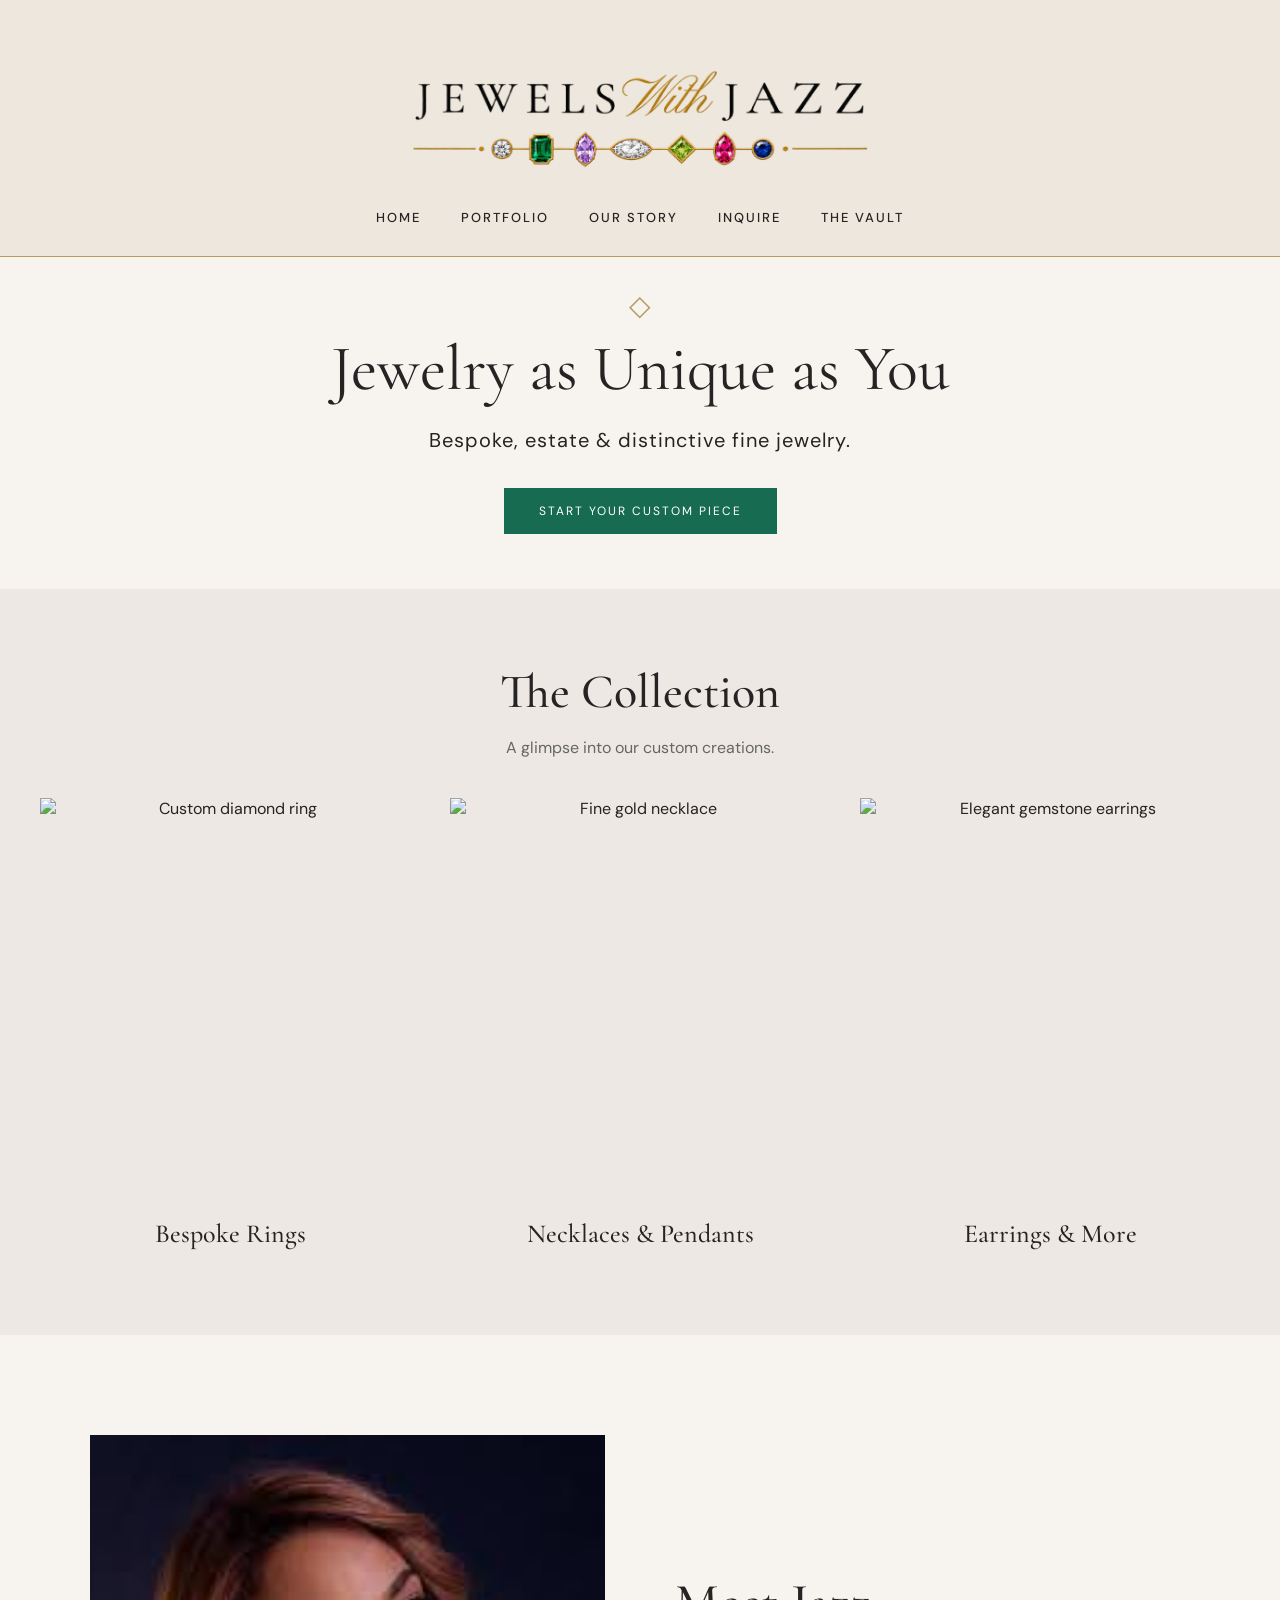
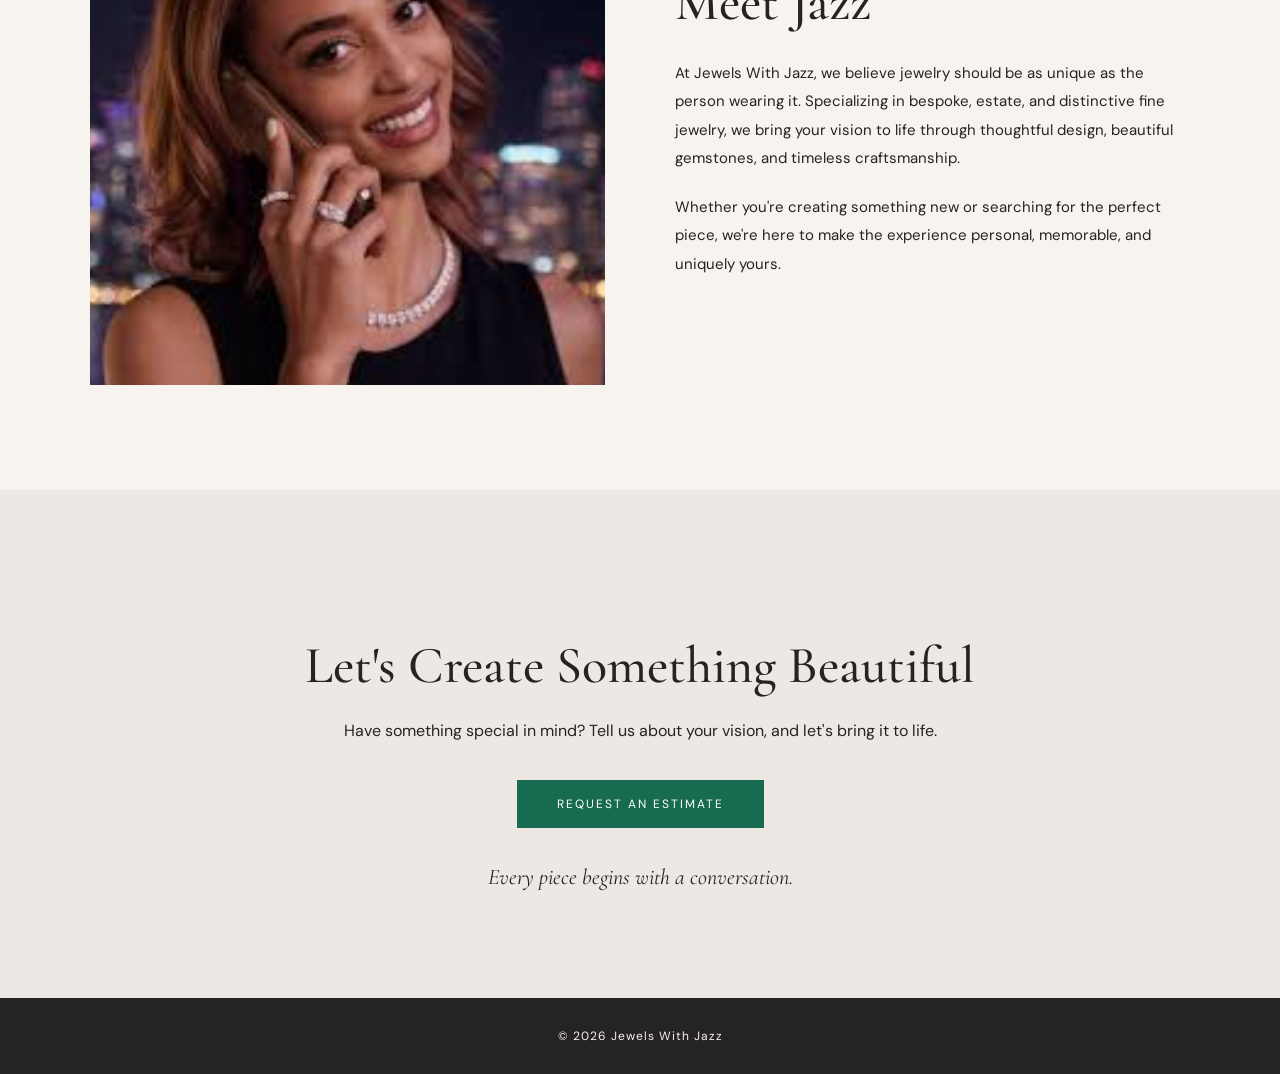
==== index.html @ 82b6fbb9 "Updated logo, header, navigation, and hero design Logo: Replaced original logo with transparent PNG." ====
<!doctype html>
<html lang="en">
  <head>
    <meta charset="UTF-8" />
    <meta name="viewport" content="width=device-width, initial-scale=1.0" />

    <title>Jewels With Jazz | Bespoke Fine Jewelry</title>

    <link rel="stylesheet" href="style.css" />
  </head>

  <body>
    <!-- ===== HEADER & NAVIGATION ===== -->
    <header>
      <a href="index.html" class="logo-link">
        <img
          src="images/jewels-with-jazz-logo-transparent.png"
          alt="Jewels With Jazz"
          class="site-logo"
        />
      </a>

      <nav>
        <a href="index.html#home">Home</a>
        <a href="index.html#portfolio">Portfolio</a>
        <a href="index.html#about">Our Story</a>
        <a href="inquire.html">Inquire</a>
        <a href="vault.html">The Vault</a>
      </nav>
    </header>

    <main>
      <!-- ===== HOMEPAGE HERO SECTION ===== -->
      <section id="home">
        <div class="hero-diamond">◇</div>
        <h2>Jewelry as Unique as You</h2>

        <p>Bespoke, estate & distinctive fine jewelry.</p>

        <a href="inquire.html">Start Your Custom Piece</a>
      </section>

      <!-- ===== PORTFOLIO SECTION ===== -->
      <section id="portfolio">
        <h2>The Collection</h2>

        <p>A glimpse into our custom creations.</p>

        <div class="portfolio-grid">
          <div class="portfolio-item">
            <img src="https://placehold.co/600x750" alt="Custom diamond ring" />
            <h3>Bespoke Rings</h3>
          </div>

          <div class="portfolio-item">
            <img src="https://placehold.co/600x750" alt="Fine gold necklace" />
            <h3>Necklaces & Pendants</h3>
          </div>

          <div class="portfolio-item">
            <img
              src="https://placehold.co/600x750"
              alt="Elegant gemstone earrings"
            />
            <h3>Earrings & More</h3>
          </div>
        </div>
      </section>

      <!-- ===== MEET JAZZ SECTION ===== -->
      <section id="about">
        <div class="about-container">
          <div class="about-image">
            <img
              src="images/jas-headshot.png"
              alt="Jazz, founder of Jewels With Jazz"
            />
          </div>

          <div class="about-text">
            <h2>Meet Jazz</h2>

            <p>
              At Jewels With Jazz, we believe jewelry should be as unique as the
              person wearing it. Specializing in bespoke, estate, and
              distinctive fine jewelry, we bring your vision to life through
              thoughtful design, beautiful gemstones, and timeless
              craftsmanship.
            </p>

            <p>
              Whether you're creating something new or searching for the perfect
              piece, we're here to make the experience personal, memorable, and
              uniquely yours.
            </p>
          </div>
        </div>
      </section>

      <!-- ===== INQUIRY SECTION ===== -->
      <section id="inquire">
        <h2>Let's Create Something Beautiful</h2>

        <p>
          Have something special in mind? Tell us about your vision, and let's
          bring it to life.
        </p>

        <a href="inquire.html" class="inquiry-button"> Request an Estimate </a>

        <p class="inquiry-note">Every piece begins with a conversation.</p>
      </section>
    </main>

    <!-- ===== FOOTER ===== -->
    <footer>
      <p>&copy; 2026 Jewels With Jazz</p>
    </footer>

    <!-- ===== JAVASCRIPT ===== -->
    <script src="script.js"></script>
  </body>
</html>
---- style.css ----
/* ========================================
   JEWELS WITH JAZZ - STYLESHEET
======================================== */

/* ===== FONTS ===== */

@import url('https://fonts.googleapis.com/css2?family=Cormorant+Garamond:wght@400;500;600&family=DM+Sans:wght@400;500&family=Italianno&display=swap');


/* ===== COLOR PALETTE ===== */

:root {
    --ivory: #F7F3EF;
    --soft-beige: #EDE8E3;
    --gold: #B69A62;
    --emerald: #176B50;
    --sapphire: #243F85;
    --ruby: #A51C50;
    --amethyst: #9874B8;
    --charcoal: #252323;
}


/* ===== GLOBAL STYLES ===== */

html {
    scroll-behavior: smooth;
}

body {
    margin: 0;
    background-color: var(--ivory);
    color: var(--charcoal);
    font-family: 'DM Sans', sans-serif;
}

h1, h2, h3 {
    font-family: 'Cormorant Garamond', serif;
    font-weight: 500;
}

h1 {
    letter-spacing: 8px;
}

h2 {
    font-size: 42px;
}


/* ===== HEADER & NAVIGATION ===== */

header {
    text-align: center;
    padding: 30px 20px;
    border-bottom: 1px solid var(--gold);
    background-color: #EDE7DE;
}

header h1 {
    font-size: 38px;
    margin-bottom: 20px;
}

nav {
    display: flex;
    justify-content: center;
    gap: 40px;
}

nav a {
    text-decoration: none;
    color: var(--charcoal);
    font-size: 13px;
    font-weight: 500;
    text-transform: uppercase;
    letter-spacing: 2px;
    transition: color 0.3s ease;
}

nav a:hover {
    color: var(--emerald);
}


/* ===== HOMEPAGE HERO SECTION ===== */

#home {
    text-align: center;
    padding: 35px 20px 55px;
    background-color: var(--ivory);
}

.hero-diamond {
    color: #B69A62;
    font-size: 28px;
    margin-bottom: 0;
    line-height: 1;
}

#home h2 {
    font-size: 64px;
    font-weight: 400;
    margin-top: 10px;
    margin-bottom: 15px;
}

#home p {
    font-size: 20px;
    letter-spacing: 1px;
    margin-bottom: 35px;
}

/* Hero Inquiry Button */

#home a {
    display: inline-block;
    padding: 15px 35px;
    background-color: var(--emerald);
    color: white;
    text-decoration: none;
    text-transform: uppercase;
    letter-spacing: 2px;
    font-size: 12px;
    transition: background-color 0.3s ease;
}

#home a:hover {
    background-color: var(--gold);
}


/* ===== PORTFOLIO SECTION ===== */

#portfolio {
    text-align: center;
    padding: 35px 20px 60px;
    background-color: var(--soft-beige);
}

#portfolio h2 {
    font-size: 48px;
    margin-bottom: 10px;
}

#portfolio p {
    font-size: 16px;
    color: #666;
    margin-bottom: 40px;
}

/* ===== PORTFOLIO GALLERY ===== */

.portfolio-grid {
    display: grid;
    grid-template-columns: repeat(3, 1fr);
    gap: 30px;
    max-width: 1200px;
    margin: 0 auto;
}

.portfolio-item {
    text-align: center;
}

.portfolio-item img {
    width: 100%;
    height: 400px;
    object-fit: cover;
    display: block;
    transition: transform 0.3s ease;
}

.portfolio-item img:hover {
    transform: scale(1.03);
}

.portfolio-item h3 {
    font-size: 26px;
    margin-top: 20px;
}

/* Mobile Layout */

@media (max-width: 768px) {
    .portfolio-grid {
        grid-template-columns: 1fr;
        max-width: 450px;
    }
}
/* ===== MEET JAZZ SECTION ===== */

#about {
    padding: 100px 40px;
    background-color: var(--ivory);
}

.about-container {
    display: grid;
    grid-template-columns: 1fr 1fr;
    gap: 70px;
    align-items: center;
    max-width: 1100px;
    margin: 0 auto;
}

.about-image img {
    width: 100%;
    height: 550px;
    object-fit: cover;
}

.about-text h2 {
    font-size: 52px;
    margin-bottom: 25px;
}

.about-text p {
    font-size: 15px;
    line-height: 1.9;
    margin-bottom: 20px;
}

/* Mobile Layout */

@media (max-width: 768px) {
    #about {
        padding: 60px 20px;
    }

    .about-container {
        grid-template-columns: 1fr;
        gap: 30px;
    }

    .about-image img {
        height: auto;
    }
}

/* ===== INQUIRY SECTION ===== */

#inquire {
    text-align: center;
    padding: 100px 20px;
    background-color: var(--soft-beige);
}

#inquire h2 {
    font-size: 52px;
    margin-bottom: 20px;
}

#inquire p {
    font-size: 16px;
    line-height: 1.8;
    margin-bottom: 35px;
}

.inquiry-button {
    display: inline-block;
    padding: 16px 40px;
    background-color: var(--emerald);
    color: white;
    text-decoration: none;
    text-transform: uppercase;
    letter-spacing: 2px;
    font-size: 12px;
    transition: background-color 0.3s ease;
}

.inquiry-button:hover {
    background-color: var(--gold);
}

#inquire .inquiry-note {
    font-family: 'Cormorant Garamond', serif;
    font-style: italic;
    font-size: 22px;
    margin-top: 30px;
    margin-bottom: 0;
}
/* ===== FOOTER ===== */

footer {
    text-align: center;
    padding: 30px 20px;
    background-color: var(--charcoal);
    color: var(--ivory);
}

footer p {
    font-size: 12px;
    letter-spacing: 1px;
    margin: 0;
}
/* ===== RESPONSIVE DESIGN ===== */

@media (max-width: 768px) {
    header h1 {
        font-size: 28px;
        letter-spacing: 4px;
    }

    nav {
        flex-wrap: wrap;
        gap: 15px;
    }

    #home {
    padding: 30px 20px 45px;
    }

    #home h2 {
        font-size: 42px;
    }

    #portfolio h2,
    #about h2,
    #inquire h2 {
        font-size: 38px;
    }
}

/* ========================================
   CUSTOM INQUIRY PAGE
======================================== */

/* ===== PAGE LAYOUT ===== */

#custom-inquiry {
    max-width: 750px;
    margin: 0 auto;
    padding: 80px 25px 100px;
}

#custom-inquiry h2 {
    font-size: 52px;
    text-align: center;
    margin-bottom: 15px;
}

#custom-inquiry > p {
    text-align: center;
    font-size: 15px;
    line-height: 1.8;
    color: #666;
    margin-bottom: 60px;
}

/* ===== FORM SECTIONS ===== */

#jewelry-inquiry-form fieldset {
    border: none;
    border-top: 1px solid var(--gold);
    padding: 35px 0;
    margin: 0 0 20px;
}

#jewelry-inquiry-form legend {
    font-family: 'Cormorant Garamond', serif;
    font-size: 30px;
    padding-right: 20px;
    color: var(--charcoal);
}

/* ===== FORM LABELS ===== */

#jewelry-inquiry-form label {
    display: block;
    font-size: 13px;
    letter-spacing: 0.5px;
    margin: 25px 0 10px;
}

/* ===== INPUT FIELDS ===== */

#jewelry-inquiry-form input,
#jewelry-inquiry-form select,
#jewelry-inquiry-form textarea {
    box-sizing: border-box;
    width: 100%;
    padding: 15px;
    border: 1px solid #D8D0C8;
    background-color: #FFFFFF;
    color: var(--charcoal);
    font-family: 'DM Sans', sans-serif;
    font-size: 14px;
    border-radius: 0;
}

/* ===== INPUT FOCUS EFFECT ===== */

#jewelry-inquiry-form input:focus,
#jewelry-inquiry-form select:focus,
#jewelry-inquiry-form textarea:focus {
    outline: none;
    border-color: var(--gold);
    box-shadow: 0 0 0 1px var(--gold);
}

/* ===== TEXTAREA ===== */

#jewelry-inquiry-form textarea {
    resize: vertical;
    min-height: 130px;
}

/* ===== SUBMIT BUTTON ===== */

#jewelry-inquiry-form button[type="submit"] {
    display: block;
    width: 100%;
    padding: 18px 30px;
    margin-top: 20px;
    border: none;
    background-color: var(--emerald);
    color: white;
    font-family: 'DM Sans', sans-serif;
    font-size: 12px;
    text-transform: uppercase;
    letter-spacing: 2px;
    cursor: pointer;
    transition: background-color 0.3s ease;
}

#jewelry-inquiry-form button[type="submit"]:hover {
    background-color: var(--gold);
}

/* ===== MOBILE RESPONSIVENESS ===== */

@media (max-width: 768px) {
    #custom-inquiry {
        padding: 60px 20px;
    }

    #custom-inquiry h2 {
        font-size: 38px;
    }

    #jewelry-inquiry-form legend {
        font-size: 26px;
    }
}
/* ========================================
   INQUIRY FORM - ADDITIONAL STYLING
======================================== */

/* ===== HELPER TEXT ===== */

.form-helper-text {
    font-size: 12px;
    line-height: 1.7;
    color: #777;
    margin: 10px 0 20px;
}

/* ===== ESTIMATE DISCLAIMER ===== */

.estimate-disclaimer {
    background-color: var(--soft-beige);
    border-left: 3px solid var(--gold);
    padding: 20px 25px;
    margin: 20px 0 35px;
}

.estimate-disclaimer p {
    font-size: 13px;
    line-height: 1.8;
    color: var(--charcoal);
    margin: 0 0 10px;
}

.estimate-disclaimer p:last-child {
    margin-bottom: 0;
}

.estimate-disclaimer strong {
    font-family: 'Cormorant Garamond', serif;
    font-size: 22px;
    font-weight: 600;
}

/* ===== FILE UPLOAD FIELD ===== */

#inspiration-photos {
    padding: 15px;
    background-color: var(--ivory);
    border: 1px dashed var(--gold);
    cursor: pointer;
}

#inspiration-photos::file-selector-button {
    background-color: var(--soft-beige);
    border: 1px solid var(--gold);
    padding: 10px 15px;
    margin-right: 15px;
    font-family: 'DM Sans', sans-serif;
    cursor: pointer;
}

/* ===== HIDDEN CONDITIONAL FIELDS ===== */

.conditional-field[hidden] {
    display: none;
}
/* ===== WEBSITE LOGO ===== */

.logo-link {
    display: inline-block;
    margin-bottom: 5px;
}

.site-logo {
    display: block;
    width: 500px;
    max-width: 100%;
    height: auto;
    margin: 0 auto;
}

@media (max-width: 768px) {
    .site-logo {
        width: 350px;
    }
}
/* ========================================
   THE VAULT - EXCLUSIVE COLLECTION
======================================== */

/* ===== VAULT PAGE ===== */

.vault-page {
    background-color: #102820;
    color: #F7F3EF;
}

/* ===== VAULT HEADER ===== */

.vault-page header {
    background-color: #F7F3EF;
}

/* ===== MAIN VAULT SECTION ===== */

#vault {
    min-height: 550px;
    padding: 85px 25px 100px;
    text-align: center;
    background:
        radial-gradient(
            ellipse at center,
            #214638 0%,
            #102820 65%,
            #091A14 100%
        );
}

/* ===== EXCLUSIVE LABEL ===== */

.vault-eyebrow {
    font-size: 14px;
    letter-spacing: 4px;
    color: #D6BB83;
    margin-bottom: 35px;
}

/* ===== DECORATIVE SYMBOL ===== */

.vault-symbol {
    font-family: 'Cormorant Garamond', serif;
    font-size: 55px;
    color: #D6BB83;
    margin-bottom: 15px;
}

/* ===== VAULT TITLE ===== */

#vault h1 {
    font-family: 'Cormorant Garamond', serif;
    font-size: 72px;
    font-weight: 400;
    letter-spacing: 12px;
    margin: 0 0 20px;
    color: #F7F3EF;
}

/* ===== TAGLINE ===== */

.vault-tagline {
    font-family: 'Cormorant Garamond', serif;
    font-size: 30px;
    font-style: italic;
    color: #D6BB83;
    margin-bottom: 35px;
}

/* ===== GOLD DIVIDER ===== */

.vault-divider {
    width: 90px;
    height: 1px;
    background-color: #B69A62;
    margin: 0 auto 35px;
}

/* ===== DESCRIPTION ===== */

.vault-description {
    max-width: 540px;
    margin: 0 auto 20px;
    font-size: 14px;
    line-height: 2;
    color: #E5E0D8;
}

/* ===== COMING SOON ===== */

.vault-coming-soon {
    font-size: 14px;
    letter-spacing: 5px;
    color: #D6BB83;
    margin: 25px 0 35px;
}

/* ===== RETURN BUTTON ===== */

.vault-back-button {
    display: inline-block;
    padding: 15px 30px;
    border: 1px solid #B69A62;
    color: #F7F3EF;
    text-decoration: none;
    font-size: 11px;
    letter-spacing: 2px;
    transition: all 0.3s ease;
}

.vault-back-button:hover {
    background-color: #B69A62;
    color: #102820;
}

/* ===== MOBILE VAULT STYLING ===== */

@media (max-width: 768px) {

    #vault {
        min-height: auto;
        padding: 65px 20px 80px;
    }

    #vault h1 {
        font-size: 44px;
        letter-spacing: 6px;
    }

    .vault-tagline {
        font-size: 24px;
    }

    .vault-eyebrow {
        font-size: 12px;
        letter-spacing: 2px;
    }

    .vault-description {
        font-size: 13px;
    }
}
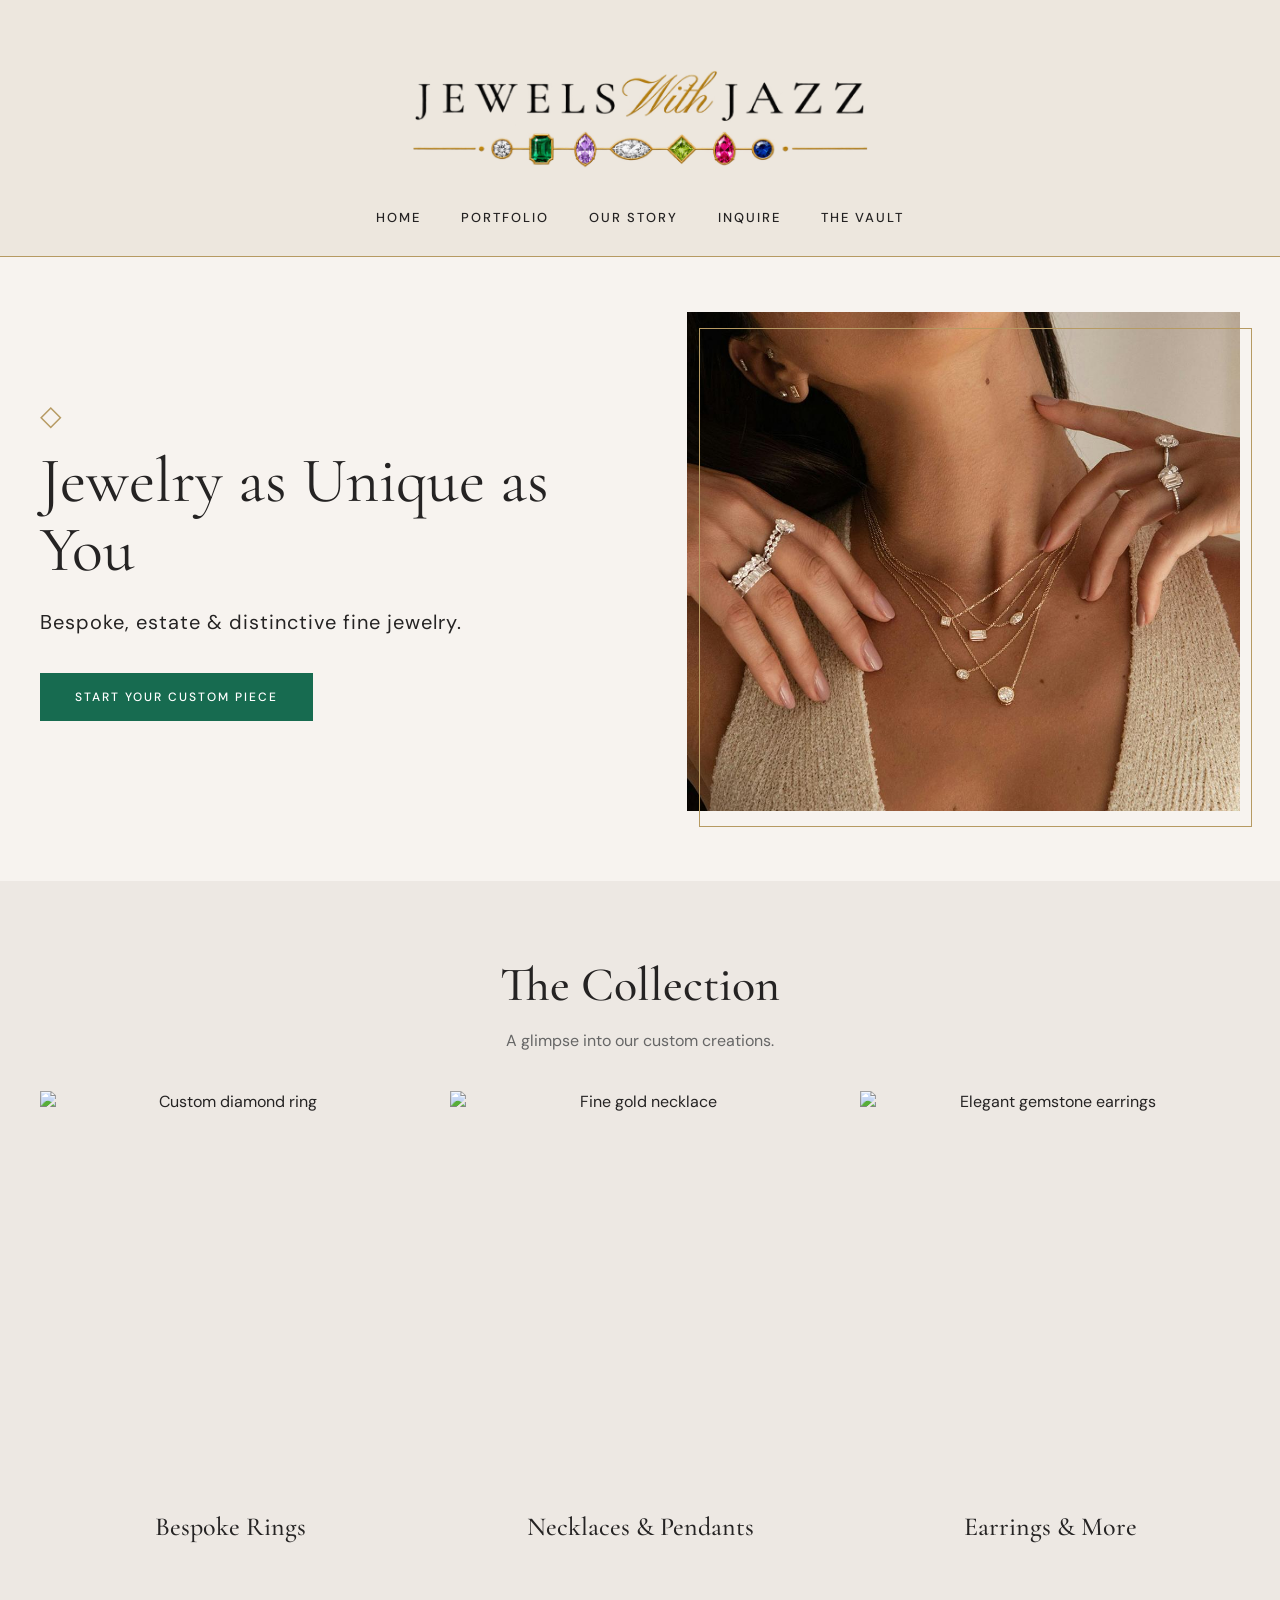
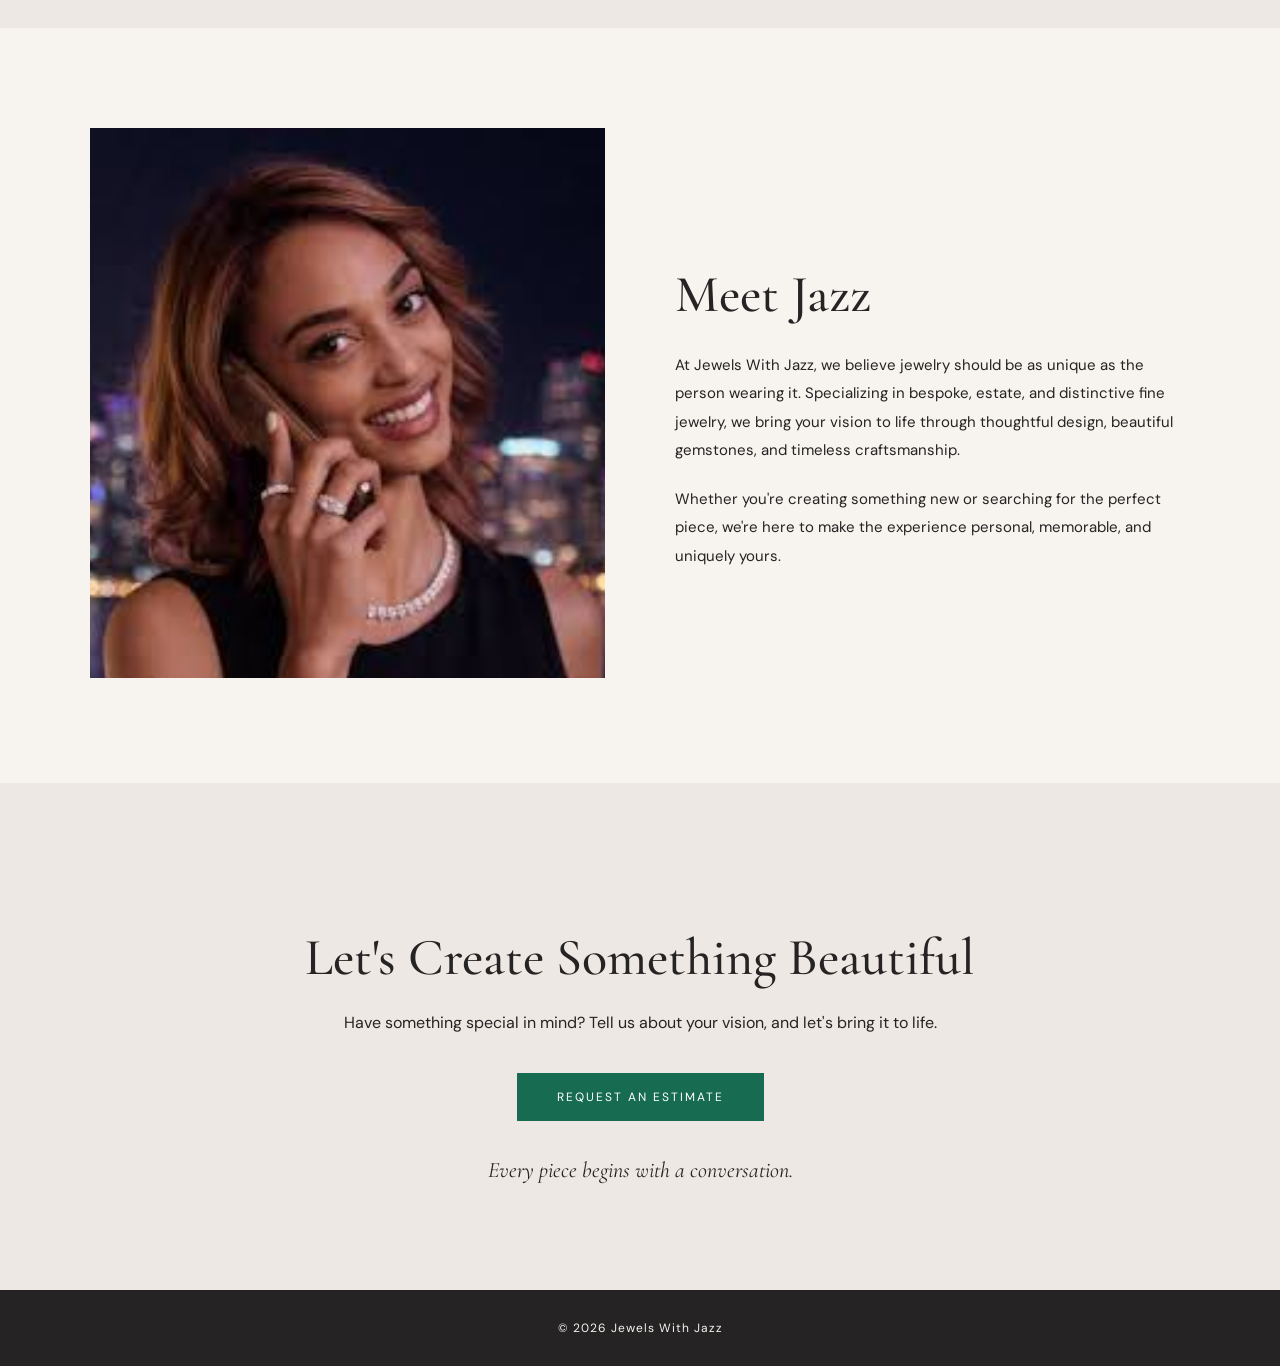
==== commit d7ac2c7f: "Redesigned homepage hero with split-screen layout Created two-column hero layout with text on left a" ====
--- a/index.html
+++ b/index.html
@@ -32,12 +32,28 @@
     <main>
       <!-- ===== HOMEPAGE HERO SECTION ===== -->
       <section id="home">
-        <div class="hero-diamond">◇</div>
-        <h2>Jewelry as Unique as You</h2>
+        <div class="hero-container">
+          <!-- Left: Text and CTA -->
+          <div class="hero-content">
+            <div class="hero-diamond" aria-hidden="true">◇</div>
 
-        <p>Bespoke, estate & distinctive fine jewelry.</p>
+            <h1>Jewelry as Unique as You</h1>
 
-        <a href="inquire.html">Start Your Custom Piece</a>
+            <p>Bespoke, estate & distinctive fine jewelry.</p>
+
+            <a href="inquire.html" class="hero-button">
+              Start Your Custom Piece
+            </a>
+          </div>
+
+          <!-- Right: Featured Jewelry Image -->
+          <div class="hero-image">
+            <img
+              src="images/hero-jewelry.jpg"
+              alt="Elegant fine jewelry featuring a sparkling gemstone"
+            />
+          </div>
+        </div>
       </section>
 
       <!-- ===== PORTFOLIO SECTION ===== -->
--- a/style.css
+++ b/style.css
@@ -83,52 +83,85 @@
 }
 
 
-/* ===== HOMEPAGE HERO SECTION ===== */
+/* ===== HOMEPAGE HERO: SPLIT EDITORIAL LAYOUT ===== */
 
 #home {
-    text-align: center;
-    padding: 35px 20px 55px;
     background-color: var(--ivory);
+    padding: 55px 32px 70px;
+}
+
+.hero-container {
+    max-width: 1200px;
+    margin: 0 auto;
+    display: grid;
+    grid-template-columns: minmax(0, 1fr) minmax(0, 0.95fr);
+    gap: clamp(35px, 5vw, 85px);
+    align-items: center;
+}
+
+.hero-content {
+    text-align: left;
 }
 
 .hero-diamond {
-    color: #B69A62;
+    color: var(--gold);
     font-size: 28px;
-    margin-bottom: 0;
     line-height: 1;
-}
-
-#home h2 {
-    font-size: 64px;
+    margin-bottom: 16px;
+}
+
+#home h1 {
+    font-size: clamp(48px, 5vw, 76px);
     font-weight: 400;
-    margin-top: 10px;
-    margin-bottom: 15px;
+    line-height: 1.08;
+    letter-spacing: 0;
+    margin: 0 0 22px;
 }
 
 #home p {
     font-size: 20px;
     letter-spacing: 1px;
-    margin-bottom: 35px;
-}
-
-/* Hero Inquiry Button */
-
-#home a {
+    line-height: 1.6;
+    margin: 0 0 35px;
+}
+
+#home .hero-button {
     display: inline-block;
-    padding: 15px 35px;
+    padding: 16px 35px;
     background-color: var(--emerald);
     color: white;
     text-decoration: none;
     text-transform: uppercase;
     letter-spacing: 2px;
     font-size: 12px;
+    font-weight: 500;
     transition: background-color 0.3s ease;
 }
 
-#home a:hover {
+#home .hero-button:hover {
     background-color: var(--gold);
 }
 
+.hero-image {
+    position: relative;
+    min-width: 0;
+}
+
+.hero-image::before {
+    content: "";
+    position: absolute;
+    inset: 16px -12px -16px 12px;
+    border: 1px solid var(--gold);
+    pointer-events: none;
+}
+
+.hero-image img {
+    display: block;
+    width: 100%;
+    height: clamp(380px, 39vw, 530px);
+    object-fit: cover;
+    background-color: var(--soft-beige);
+}
 
 /* ===== PORTFOLIO SECTION ===== */
 
@@ -308,11 +341,30 @@
     }
 
     #home {
-    padding: 30px 20px 45px;
-    }
-
-    #home h2 {
-        font-size: 42px;
+        padding: 45px 22px 65px;
+    }
+
+    .hero-container {
+        grid-template-columns: 1fr;
+        gap: 35px;
+        max-width: 560px;
+    }
+
+    .hero-content {
+        text-align: center;
+    }
+
+    #home h1 {
+        font-size: clamp(42px, 9vw, 58px);
+    }
+
+    #home p {
+        font-size: 17px;
+        letter-spacing: 0.5px;
+    }
+
+    .hero-image img {
+        height: 390px;
     }
 
     #portfolio h2,
@@ -668,4 +720,13 @@
     .vault-description {
         font-size: 13px;
     }
-}+}
+/* ===== SMALL SCREEN FINISHING TOUCHES ===== */
+
+@media (max-width: 480px) {
+    #home { padding: 35px 20px 55px; }
+    .hero-image img { height: 310px; }
+    .hero-image::before { inset: 10px -7px -10px 7px; }
+    nav { gap: 12px; }
+    nav a { font-size: 11px; letter-spacing: 1px; }
+}
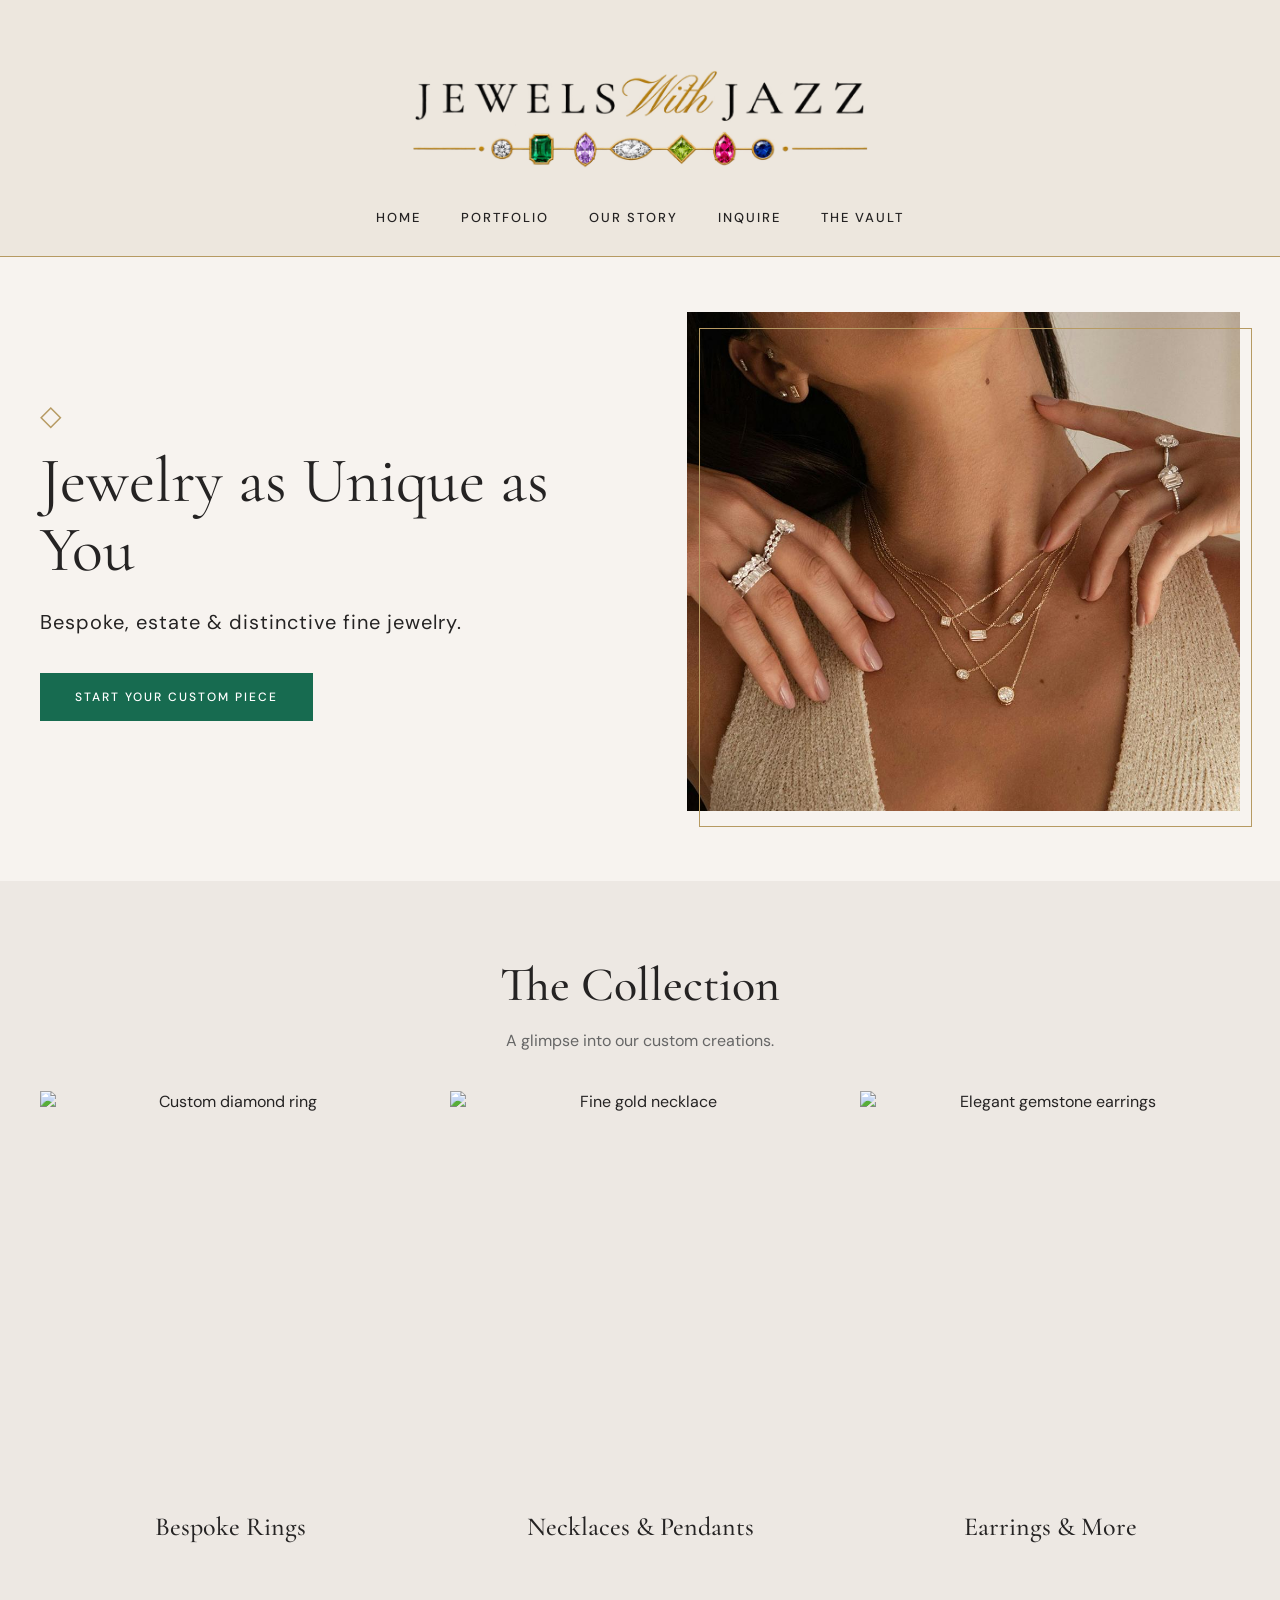
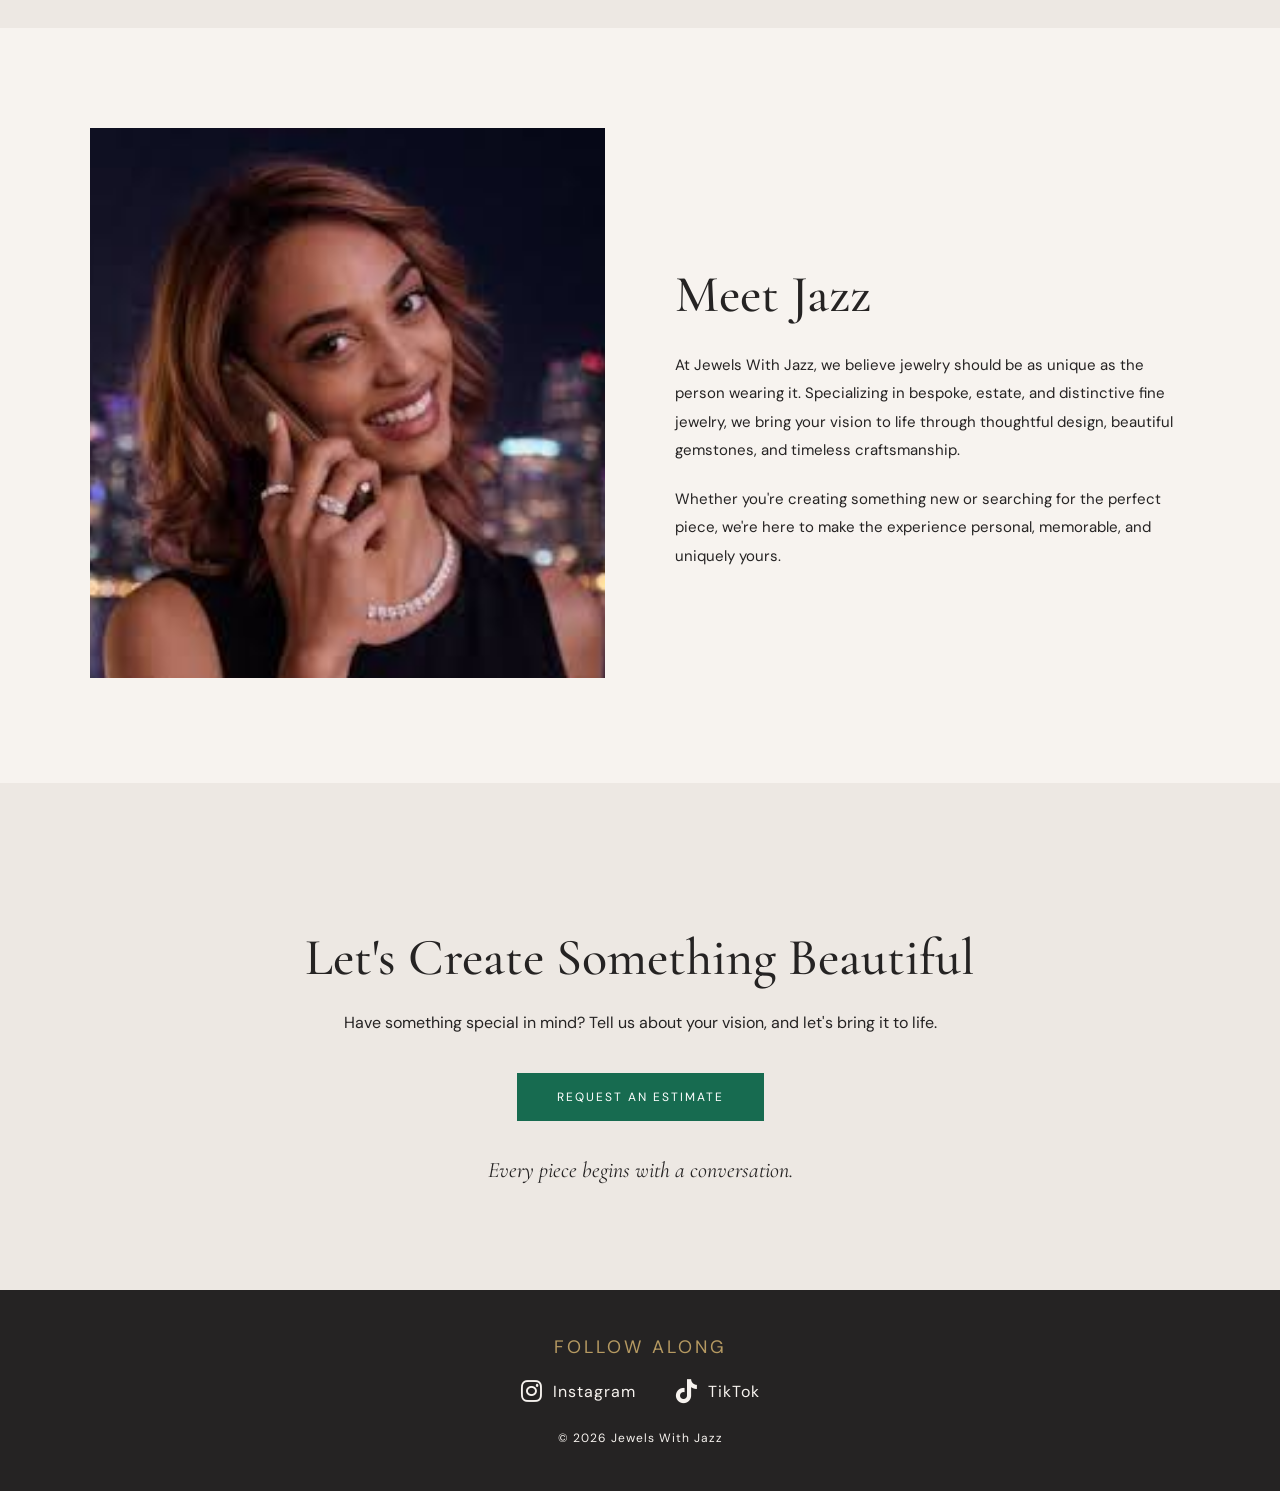
==== commit a6c74830: "Add Instagram and TikTok links to website footers" ====
--- a/index.html
+++ b/index.html
@@ -1,5 +1,9 @@
 <!doctype html>
 <html lang="en">
+  <link
+    rel="stylesheet"
+    href="https://cdnjs.cloudflare.com/ajax/libs/font-awesome/6.5.2/css/all.min.css"
+  />
   <head>
     <meta charset="UTF-8" />
     <meta name="viewport" content="width=device-width, initial-scale=1.0" />
@@ -130,6 +134,28 @@
 
     <!-- ===== FOOTER ===== -->
     <footer>
+      <div class="footer-socials">
+        <p>Follow Along</p>
+
+        <a
+          href="https://www.instagram.com/jewelswithjazz/"
+          target="_blank"
+          rel="noopener noreferrer"
+        >
+          <i class="fa-brands fa-instagram" aria-hidden="true"></i>
+          Instagram
+        </a>
+
+        <a
+          href="https://www.tiktok.com/@jewels.with.jazz"
+          target="_blank"
+          rel="noopener noreferrer"
+        >
+          <i class="fa-brands fa-tiktok" aria-hidden="true"></i>
+          TikTok
+        </a>
+      </div>
+
       <p>&copy; 2026 Jewels With Jazz</p>
     </footer>
 
--- a/style.css
+++ b/style.css
@@ -317,7 +317,7 @@
 
 footer {
     text-align: center;
-    padding: 30px 20px;
+    padding: 45px 20px;
     background-color: var(--charcoal);
     color: var(--ivory);
 }
@@ -327,6 +327,45 @@
     letter-spacing: 1px;
     margin: 0;
 }
+
+footer > p {
+    margin-top: 25px;
+}
+
+/* ===== FOOTER SOCIAL LINKS ===== */
+
+.footer-socials {
+    margin-bottom: 25px;
+}
+
+.footer-socials p {
+    font-size: 18px;
+    text-transform: uppercase;
+    letter-spacing: 3px;
+    color: var(--gold);
+    margin-bottom: 20px;
+}
+
+.footer-socials a {
+    display: inline-flex;
+    align-items: center;
+    gap: 10px;
+    margin: 0 18px;
+    color: var(--ivory);
+    text-decoration: none;
+    font-size: 16px;
+    letter-spacing: 1px;
+    transition: color 0.3s ease;
+}
+
+.footer-socials i {
+    font-size: 24px;
+}
+
+.footer-socials a:hover {
+    color: var(--gold);
+}
+
 /* ===== RESPONSIVE DESIGN ===== */
 
 @media (max-width: 768px) {
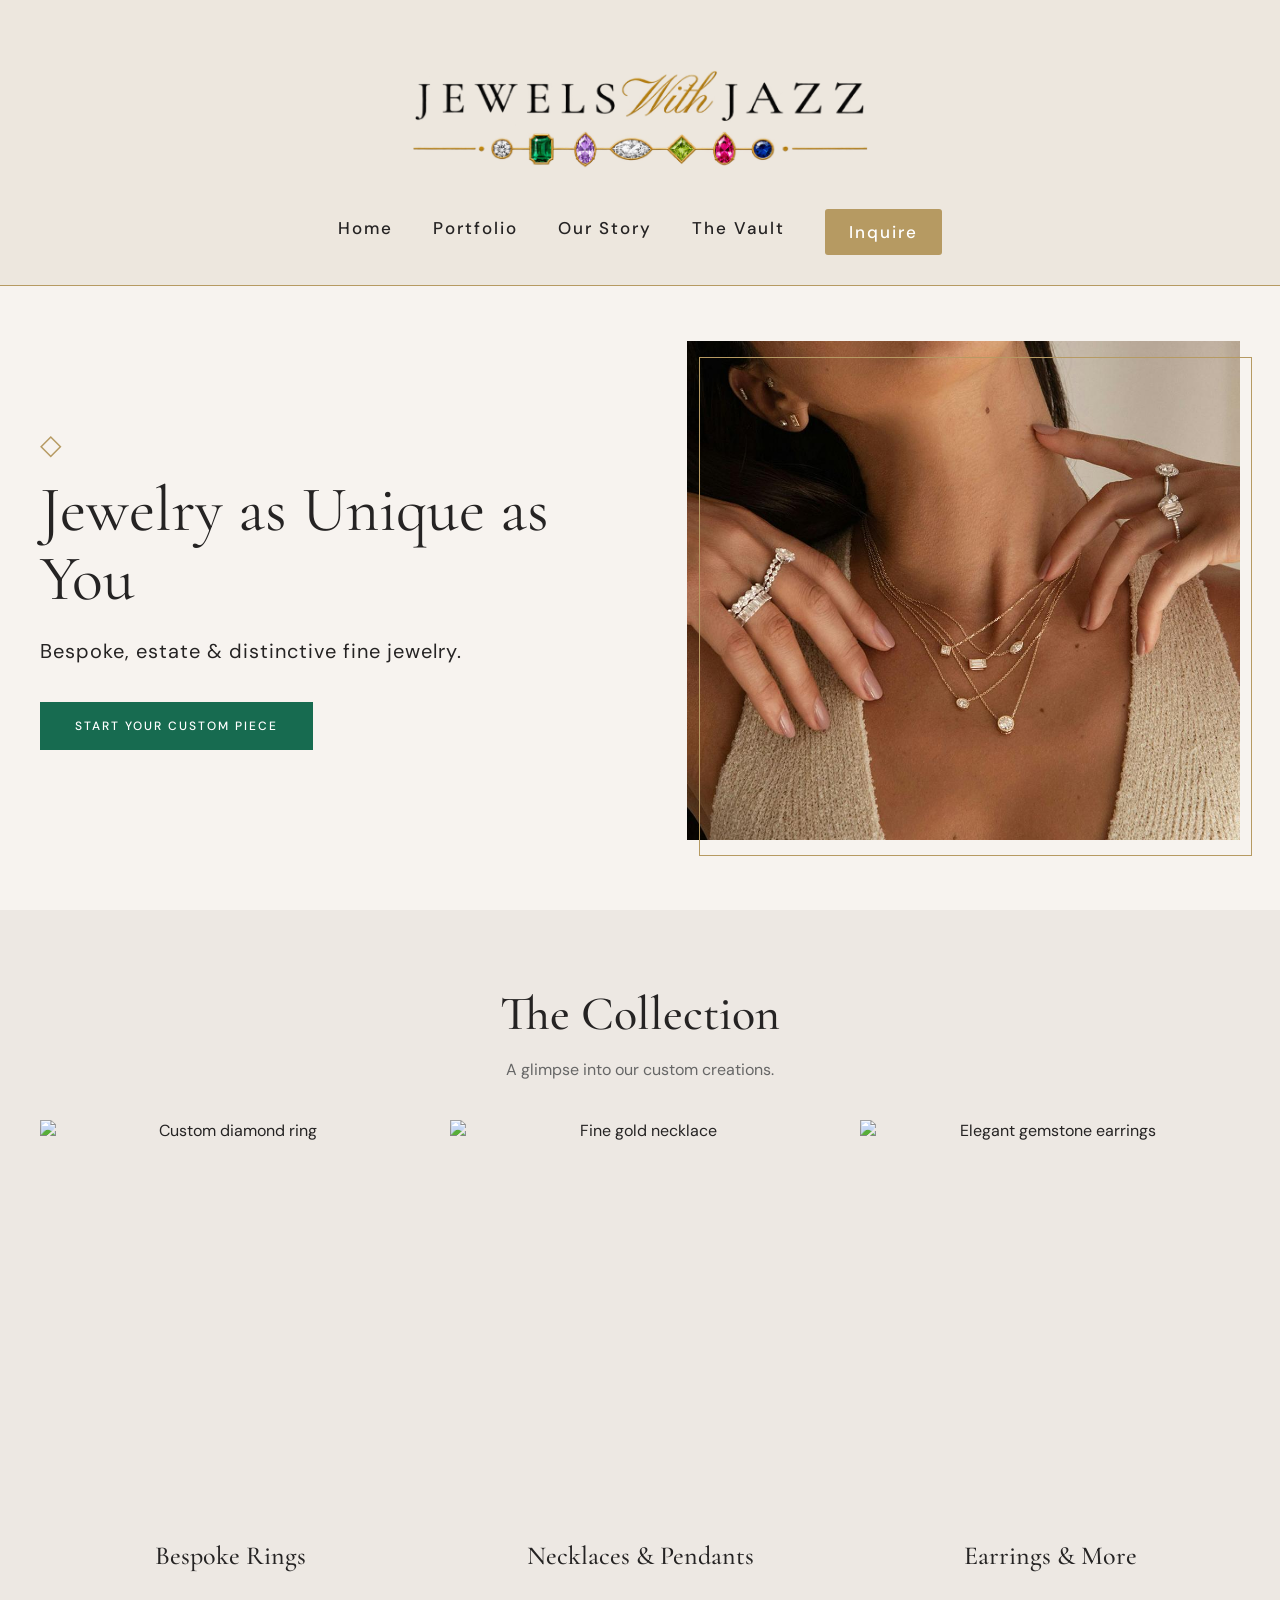
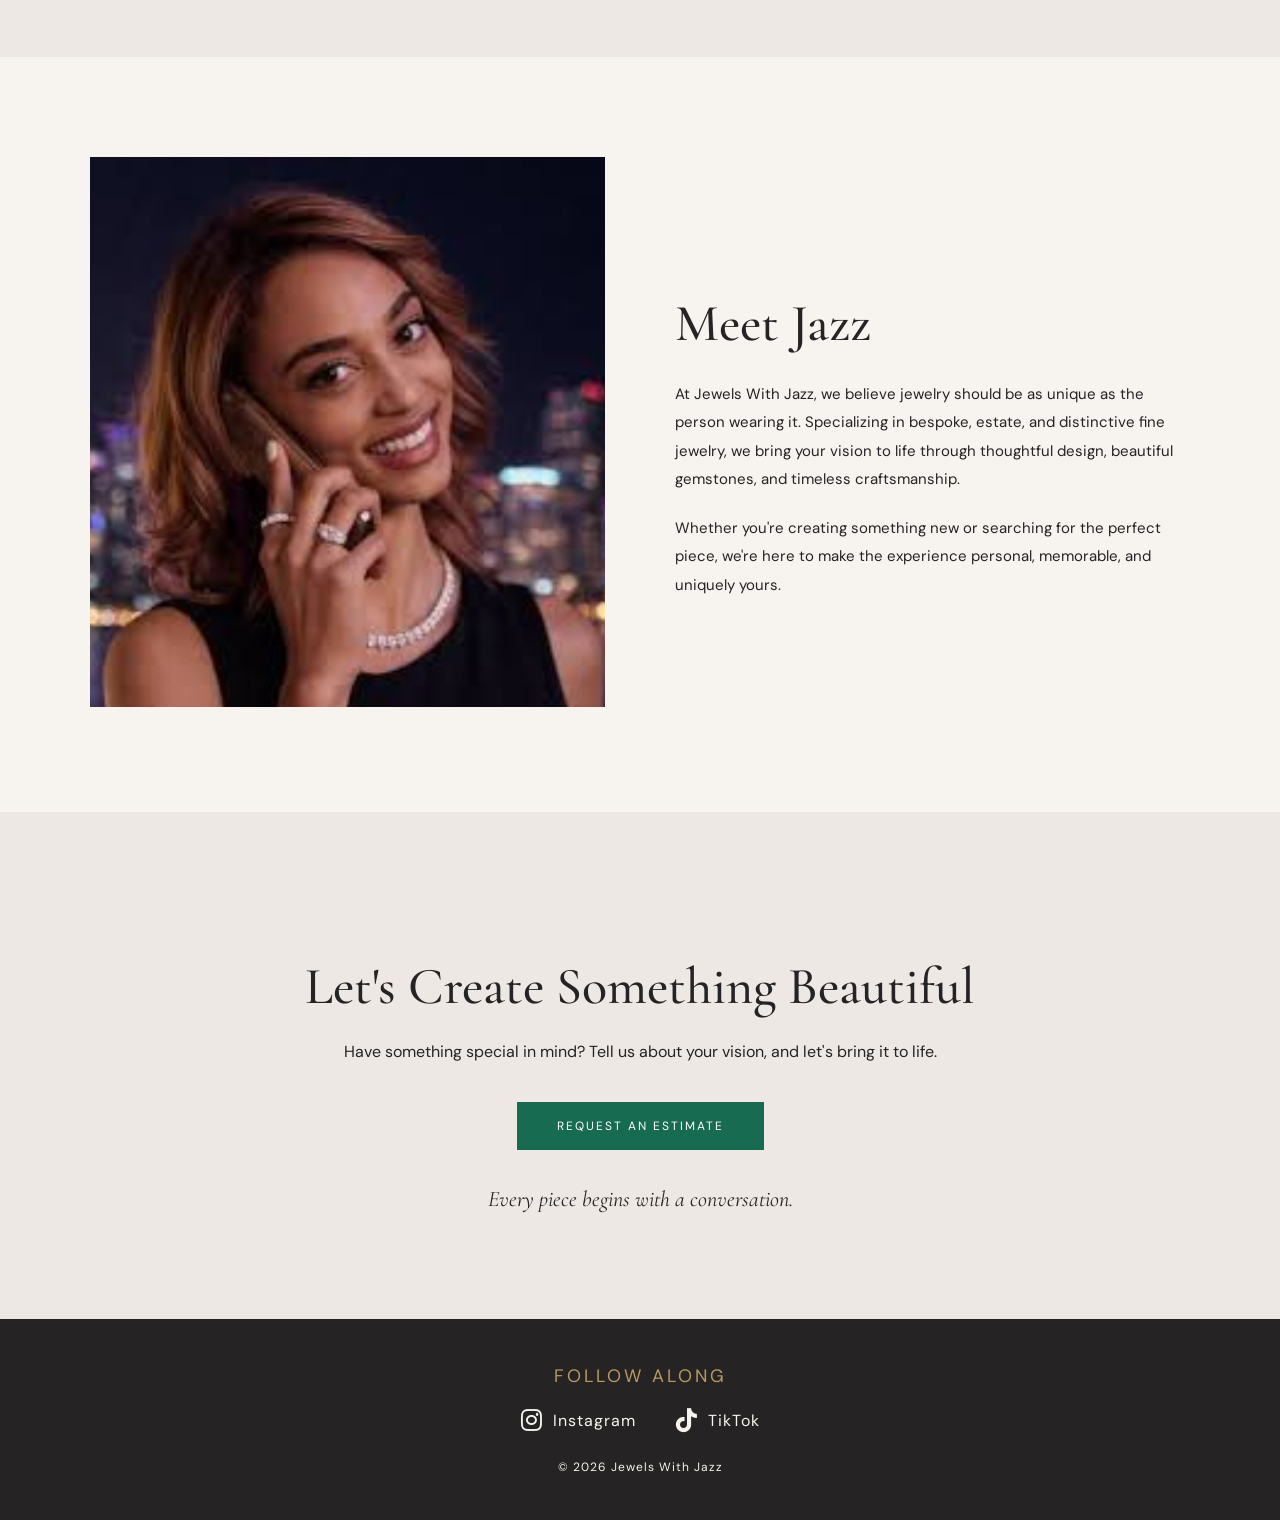
==== commit 3c42a7aa: "Improve navigation styling and update page headers" ====
--- a/index.html
+++ b/index.html
@@ -28,8 +28,8 @@
         <a href="index.html#home">Home</a>
         <a href="index.html#portfolio">Portfolio</a>
         <a href="index.html#about">Our Story</a>
-        <a href="inquire.html">Inquire</a>
         <a href="vault.html">The Vault</a>
+        <a href="inquire.html" class="nav-inquire">Inquire</a>
       </nav>
     </header>
 
--- a/style.css
+++ b/style.css
@@ -69,19 +69,34 @@
 }
 
 nav a {
+    font-size: 17px;
+    font-weight: 500;
+    letter-spacing: 2px;
     text-decoration: none;
     color: var(--charcoal);
-    font-size: 13px;
-    font-weight: 500;
-    text-transform: uppercase;
-    letter-spacing: 2px;
-    transition: color 0.3s ease;
+    padding: 8px 0;
+    border-bottom: 2px solid transparent;
+    transition: color 0.3s ease, border-color 0.3s ease;
 }
 
 nav a:hover {
     color: var(--emerald);
-}
-
+    border-bottom-color: var(--gold);
+}
+
+nav a.nav-inquire {
+    background-color: var(--gold);
+    color: white;
+    padding: 12px 24px;
+    border: none;
+    border-radius: 3px;
+    transition: all 0.3s ease;
+}
+
+nav a.nav-inquire:hover {
+    background-color: #947A49;
+    color: white;
+}
 
 /* ===== HOMEPAGE HERO: SPLIT EDITORIAL LAYOUT ===== */
 
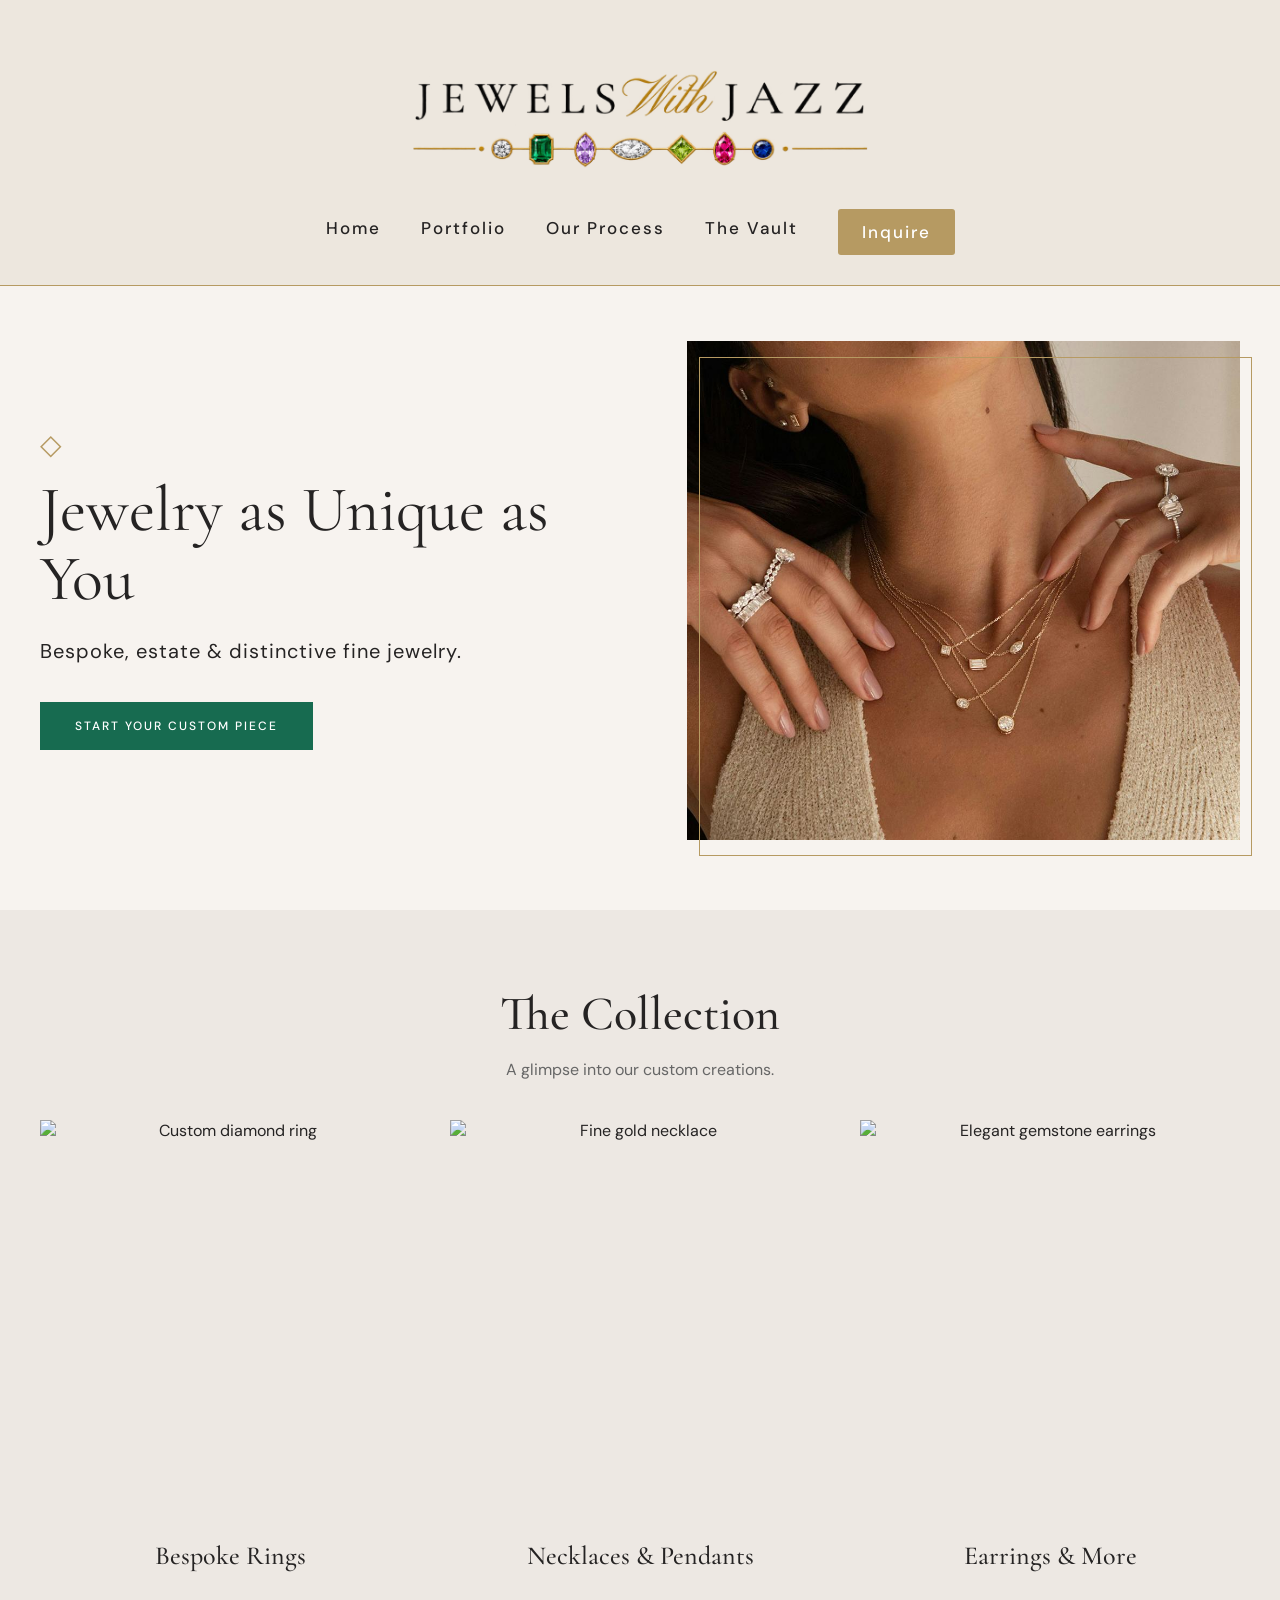
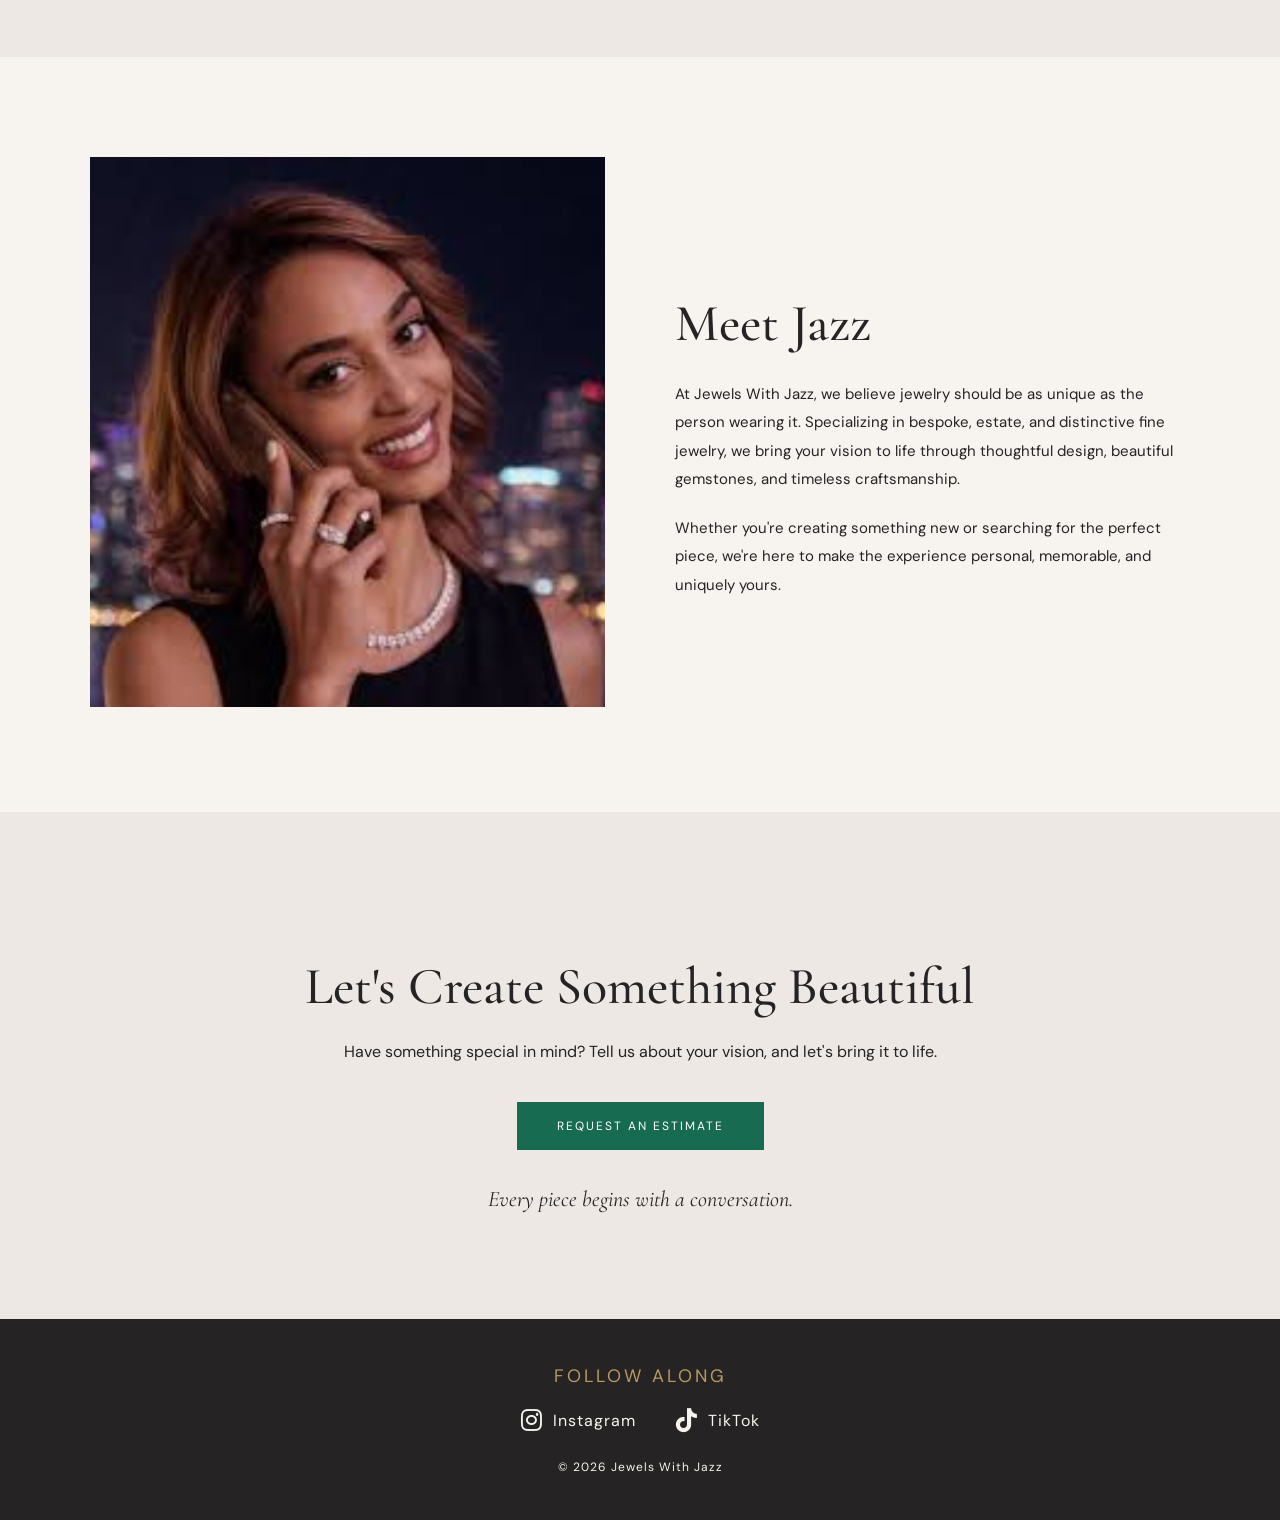
==== commit 1b343b4c: "Add Our Process page and simplify navigation Created Our Process page with placeholder content. Adde" ====
--- a/index.html
+++ b/index.html
@@ -27,7 +27,7 @@
       <nav>
         <a href="index.html#home">Home</a>
         <a href="index.html#portfolio">Portfolio</a>
-        <a href="index.html#about">Our Story</a>
+        <a href="process.html">Our Process</a>
         <a href="vault.html">The Vault</a>
         <a href="inquire.html" class="nav-inquire">Inquire</a>
       </nav>
--- a/style.css
+++ b/style.css
@@ -784,3 +784,54 @@
     nav { gap: 12px; }
     nav a { font-size: 11px; letter-spacing: 1px; }
 }
+
+/* ===== OUR PROCESS PAGE ===== */
+
+#process-page {
+    background-color: var(--ivory);
+    text-align: center;
+    padding: 90px 20px;
+    min-height: 65vh;
+}
+
+#process-page h1 {
+    font-size: clamp(38px, 5vw, 58px);
+    color: var(--charcoal);
+    margin-bottom: 15px;
+}
+
+#process-page > p {
+    font-size: 17px;
+    color: var(--charcoal);
+}
+
+.process-placeholder {
+    max-width: 700px;
+    margin: 55px auto;
+    padding: 50px 35px;
+    background-color: var(--soft-beige);
+    border: 1px solid var(--gold);
+}
+
+.process-placeholder h2 {
+    font-size: 32px;
+    margin-bottom: 20px;
+}
+
+.process-placeholder p {
+    line-height: 1.8;
+    margin-bottom: 12px;
+}
+
+.process-button {
+    display: inline-block;
+    padding: 14px 28px;
+    background-color: var(--emerald);
+    color: white;
+    text-decoration: none;
+    transition: background-color 0.3s ease;
+}
+
+.process-button:hover {
+    background-color: #10543E;
+}
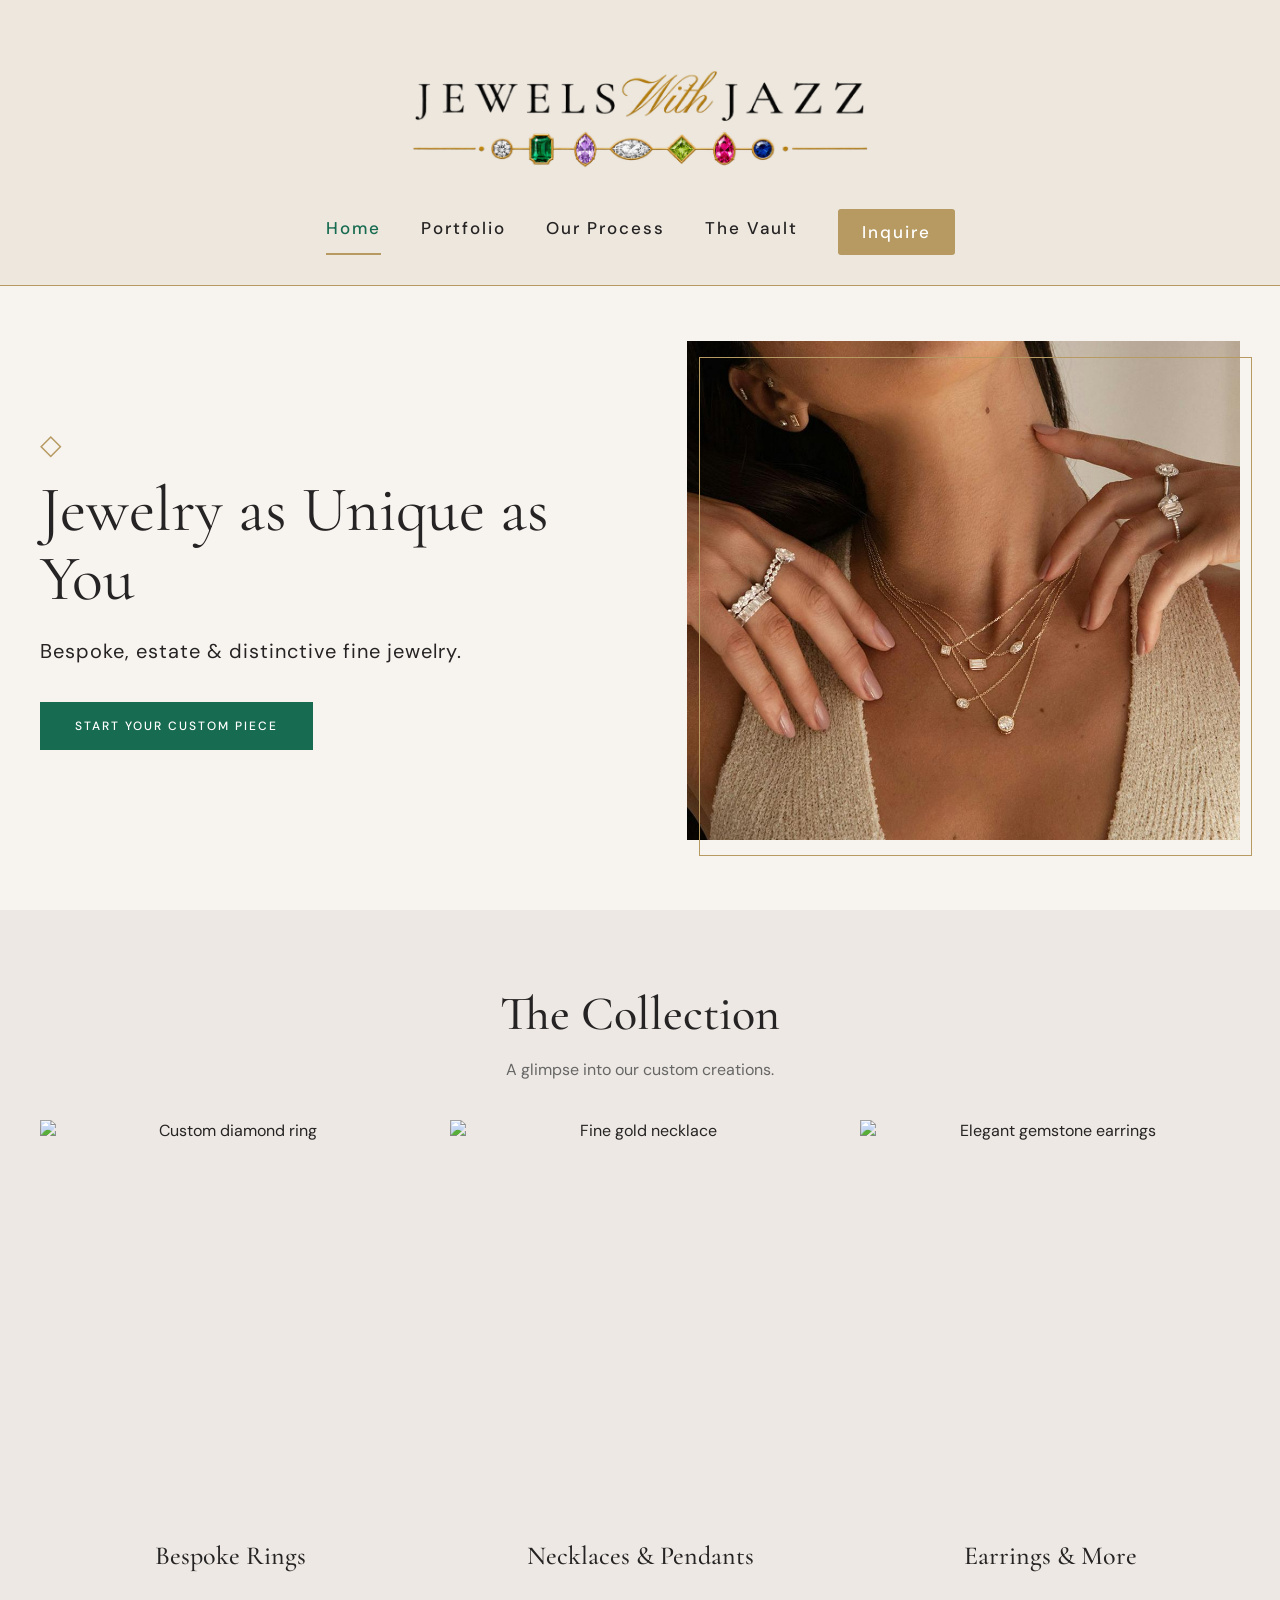
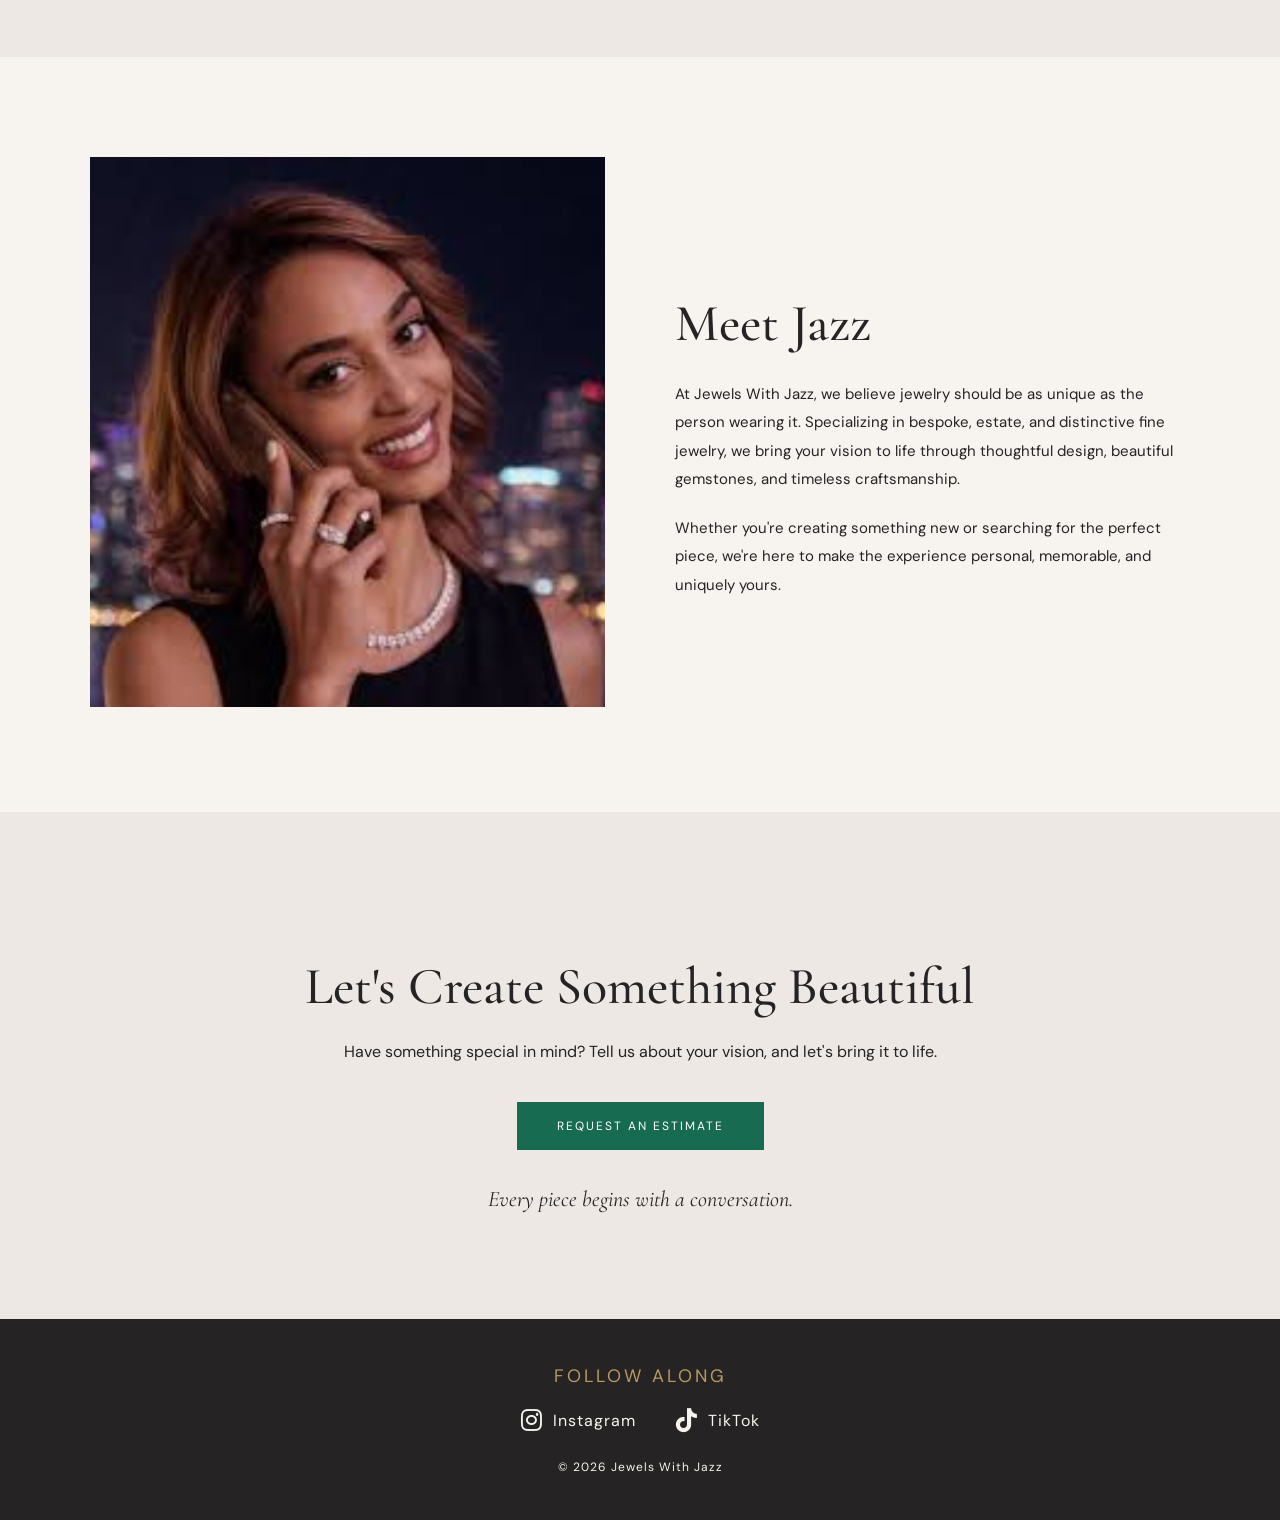
==== commit c4d24f27: "Add active navigation highlighting across pages - Added active navigation states to Home, Our Proces" ====
--- a/index.html
+++ b/index.html
@@ -25,7 +25,7 @@
       </a>
 
       <nav>
-        <a href="index.html#home">Home</a>
+        <a href="index.html#home" class="active">Home</a>
         <a href="index.html#portfolio">Portfolio</a>
         <a href="process.html">Our Process</a>
         <a href="vault.html">The Vault</a>
--- a/style.css
+++ b/style.css
@@ -84,6 +84,11 @@
     border-bottom-color: var(--gold);
 }
 
+nav a.active {
+    color: var(--emerald);
+    border-bottom: 2px solid var(--gold);
+}
+
 nav a.nav-inquire {
     background-color: var(--gold);
     color: white;
@@ -96,6 +101,10 @@
 nav a.nav-inquire:hover {
     background-color: #947A49;
     color: white;
+}
+
+nav a.nav-inquire.active {
+    background-color: #947A49;
 }
 
 /* ===== HOMEPAGE HERO: SPLIT EDITORIAL LAYOUT ===== */
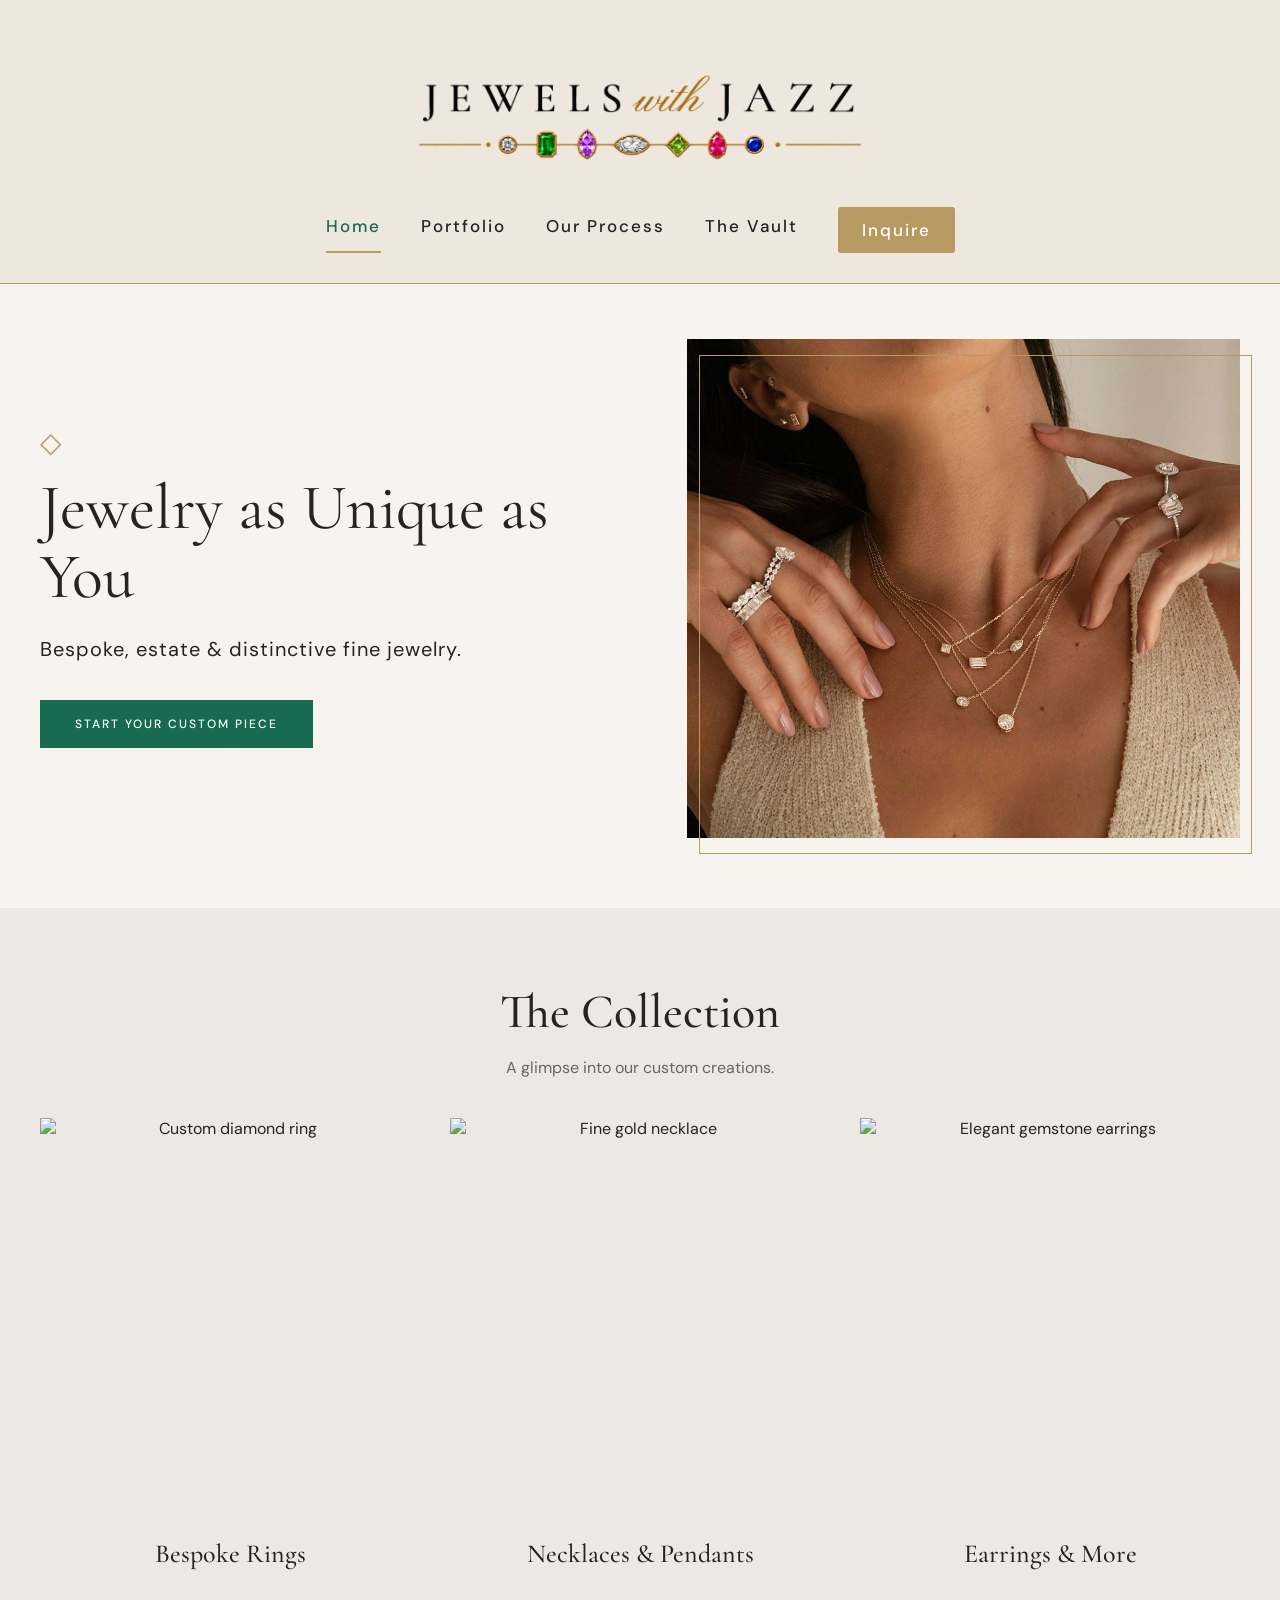
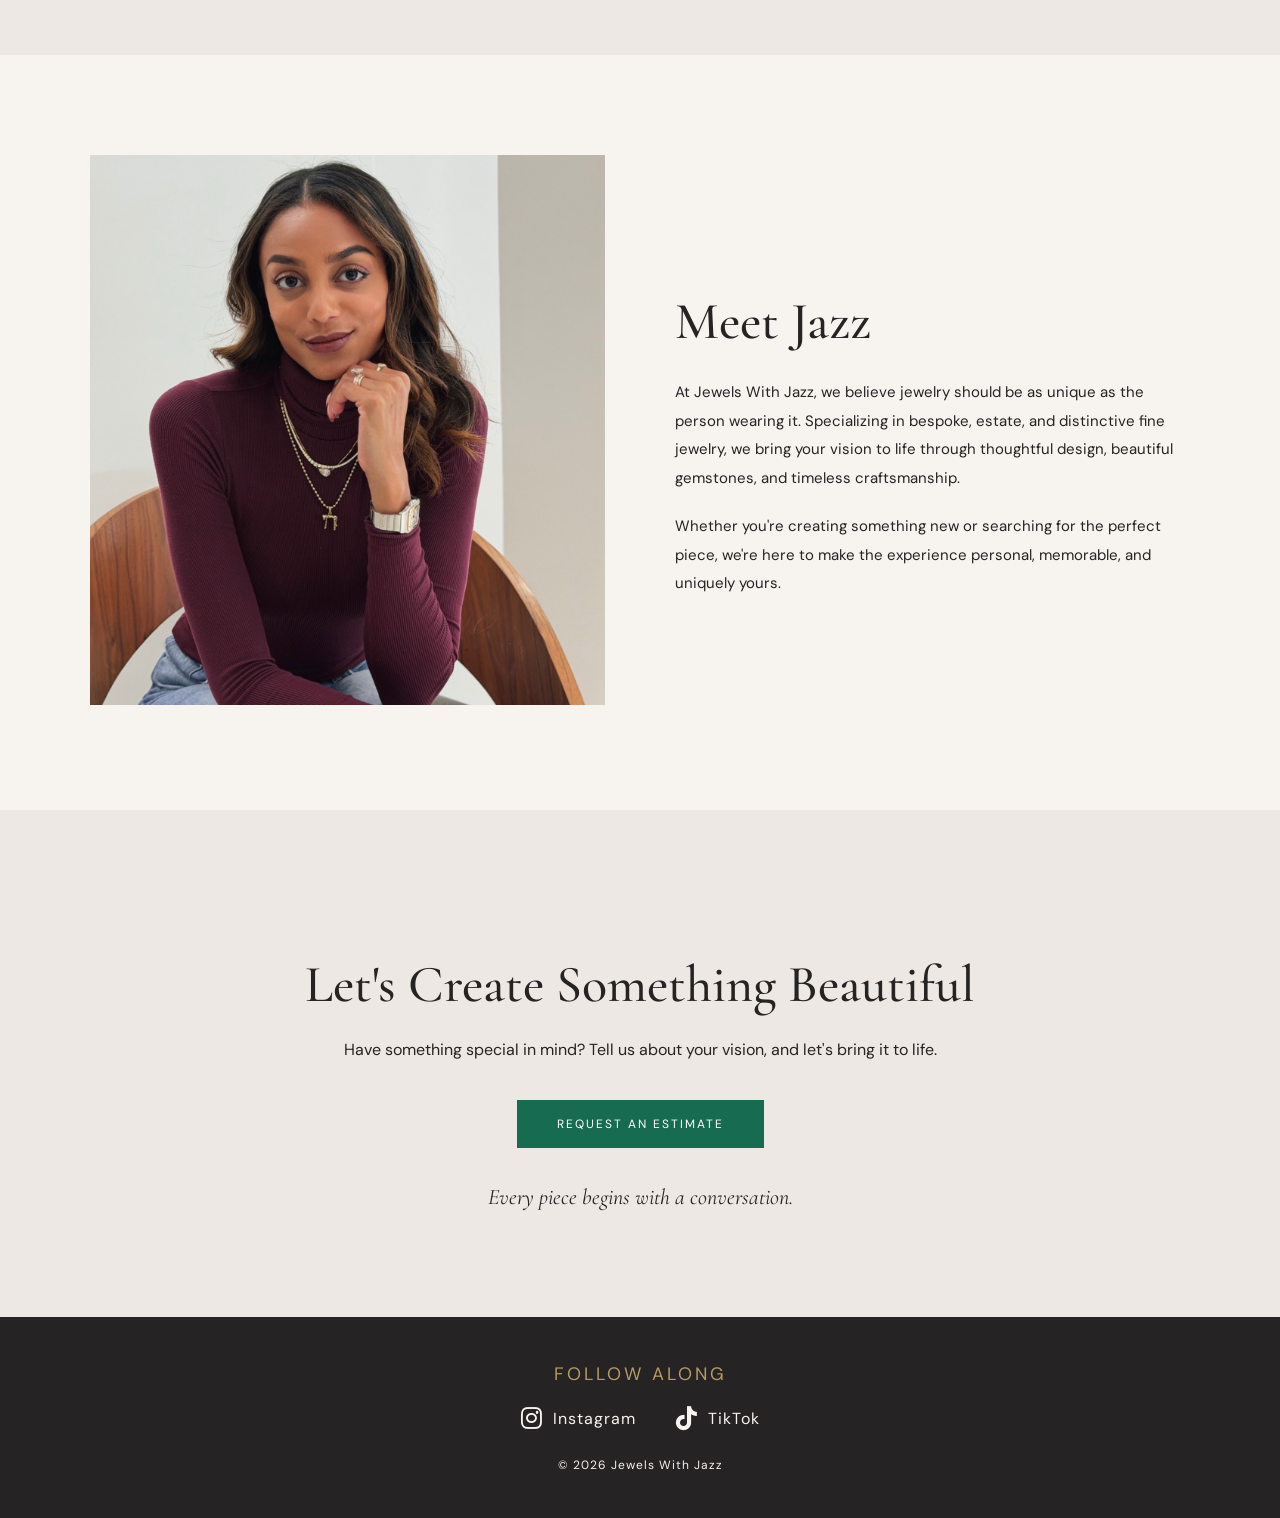
==== commit bab118df: "Updated Meet Jazz headshot" ====
--- a/index.html
+++ b/index.html
@@ -92,7 +92,7 @@
         <div class="about-container">
           <div class="about-image">
             <img
-              src="images/jas-headshot.png"
+              src="images/jazz-headshot-1.jpeg"
               alt="Jazz, founder of Jewels With Jazz"
             />
           </div>
--- a/style.css
+++ b/style.css
@@ -265,6 +265,7 @@
     width: 100%;
     height: 550px;
     object-fit: cover;
+    object-position: center 25%;
 }
 
 .about-text h2 {
@@ -581,7 +582,7 @@
 }
 
 .estimate-disclaimer p {
-    font-size: 13px;
+    font-size: 15px;
     line-height: 1.8;
     color: var(--charcoal);
     margin: 0 0 10px;
@@ -843,4 +844,58 @@
 
 .process-button:hover {
     background-color: #10543E;
-}+}
+
+/* Inquiry Form Typography */
+
+#jewelry-inquiry-form label {
+  font-size: 16px;
+  line-height: 1.5;
+}
+
+#jewelry-inquiry-form input,
+#jewelry-inquiry-form select,
+#jewelry-inquiry-form textarea {
+  font-size: 16px;
+}
+
+#jewelry-inquiry-form small,
+#jewelry-inquiry-form .helper-text {
+  font-size: 14px;
+}
+
+#jewelry-inquiry-form .estimate-disclaimer p {
+    font-size: 16px;
+    line-height: 1.6;
+    color: var(--charcoal);
+    margin: 0 0 10px;
+}
+
+/* ===== FOUR-STEP INQUIRY FORM ===== */
+#custom-inquiry {max-width: 820px; padding: 45px 22px 70px;}
+#custom-inquiry > p {font-size: 17px; margin-bottom: 28px;}
+#jewelry-inquiry-form .form-step[hidden], #jewelry-inquiry-form .form-navigation button[hidden] {display:none !important;}
+#jewelry-inquiry-form .form-step {border-top:0; padding:14px 0 10px; margin:0; min-width:0; animation:stepIn .25s ease;}
+@keyframes stepIn {from{opacity:0;transform:translateY(8px)}to{opacity:1;transform:translateY(0)}}
+#jewelry-inquiry-form legend {font-size:clamp(29px,4vw,37px);padding:0 0 6px;}
+#jewelry-inquiry-form label {font-size:16px; margin:17px 0 8px;}
+#jewelry-inquiry-form input, #jewelry-inquiry-form select, #jewelry-inquiry-form textarea {font-size:16px; padding:13px; min-width:0;}
+#jewelry-inquiry-form textarea {min-height:95px;}
+#jewelry-inquiry-form .form-helper-text {font-size:15px;line-height:1.6;margin:9px 0 15px;color:#555;}
+#jewelry-inquiry-form .estimate-disclaimer {padding:18px 20px;margin:25px 0 12px;}
+#jewelry-inquiry-form .estimate-disclaimer p {font-size:16px;line-height:1.6;}
+#jewelry-inquiry-form .estimate-disclaimer br {display:none;}
+#jewelry-inquiry-form .estimate-disclaimer strong {display:inline-block;margin-top:8px;}
+.form-progress {margin:0 0 22px;}
+.form-progress-top {display:flex;justify-content:space-between;gap:12px;font-size:14px;letter-spacing:.5px;color:var(--emerald);margin-bottom:11px;}
+.form-progress-track {height:5px;background:#ddd3c6;border-radius:10px;overflow:hidden;}
+#form-progress-fill {width:25%;height:100%;background:var(--gold);transition:width .3s ease;}
+#jewelry-inquiry-form .form-two-columns {display:grid;grid-template-columns:repeat(2,minmax(0,1fr));gap:18px;}
+#jewelry-inquiry-form .form-subheading {font-size:28px;margin:28px 0 8px;}
+#jewelry-inquiry-form .form-navigation {display:flex;gap:14px;justify-content:space-between;margin-top:24px;}
+#jewelry-inquiry-form .form-navigation button {flex:1;min-height:50px;border:1px solid var(--emerald);padding:13px 18px;font:500 15px 'DM Sans',sans-serif;letter-spacing:.5px;cursor:pointer;}
+#jewelry-inquiry-form #form-back {background:transparent;color:var(--emerald);}
+#jewelry-inquiry-form #form-next, #jewelry-inquiry-form button[type="submit"] {background:var(--emerald);color:#fff;margin:0;width:auto;text-transform:none;letter-spacing:.5px;}
+#jewelry-inquiry-form .form-navigation button:hover {filter:brightness(1.12);}
+@media(max-width:600px) {#custom-inquiry{padding:35px 17px 55px;}#custom-inquiry h2{font-size:36px;}#jewelry-inquiry-form .form-two-columns{grid-template-columns:1fr;gap:0;}#jewelry-inquiry-form .form-navigation{gap:10px;}#jewelry-inquiry-form .form-navigation button{padding:12px 8px;} }
+@media(prefers-reduced-motion:reduce){#jewelry-inquiry-form .form-step{animation:none}#form-progress-fill{transition:none}}
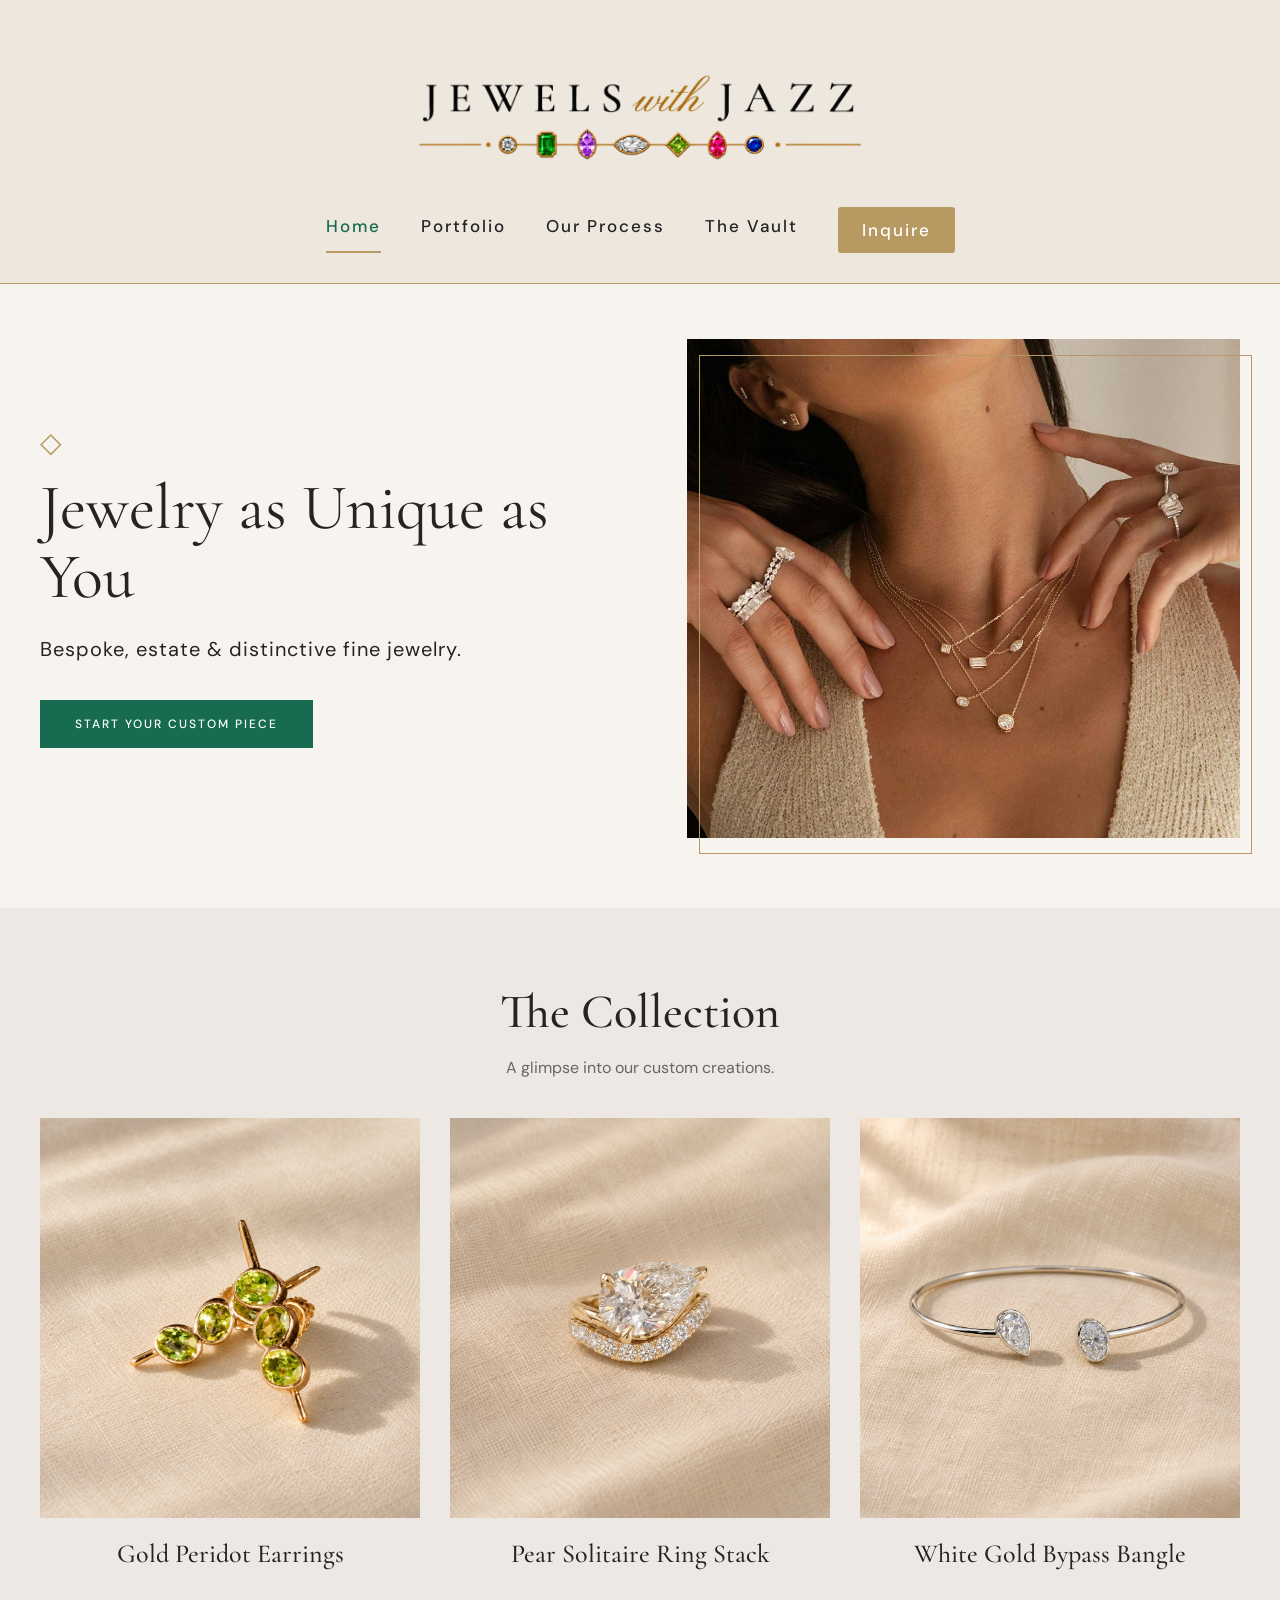
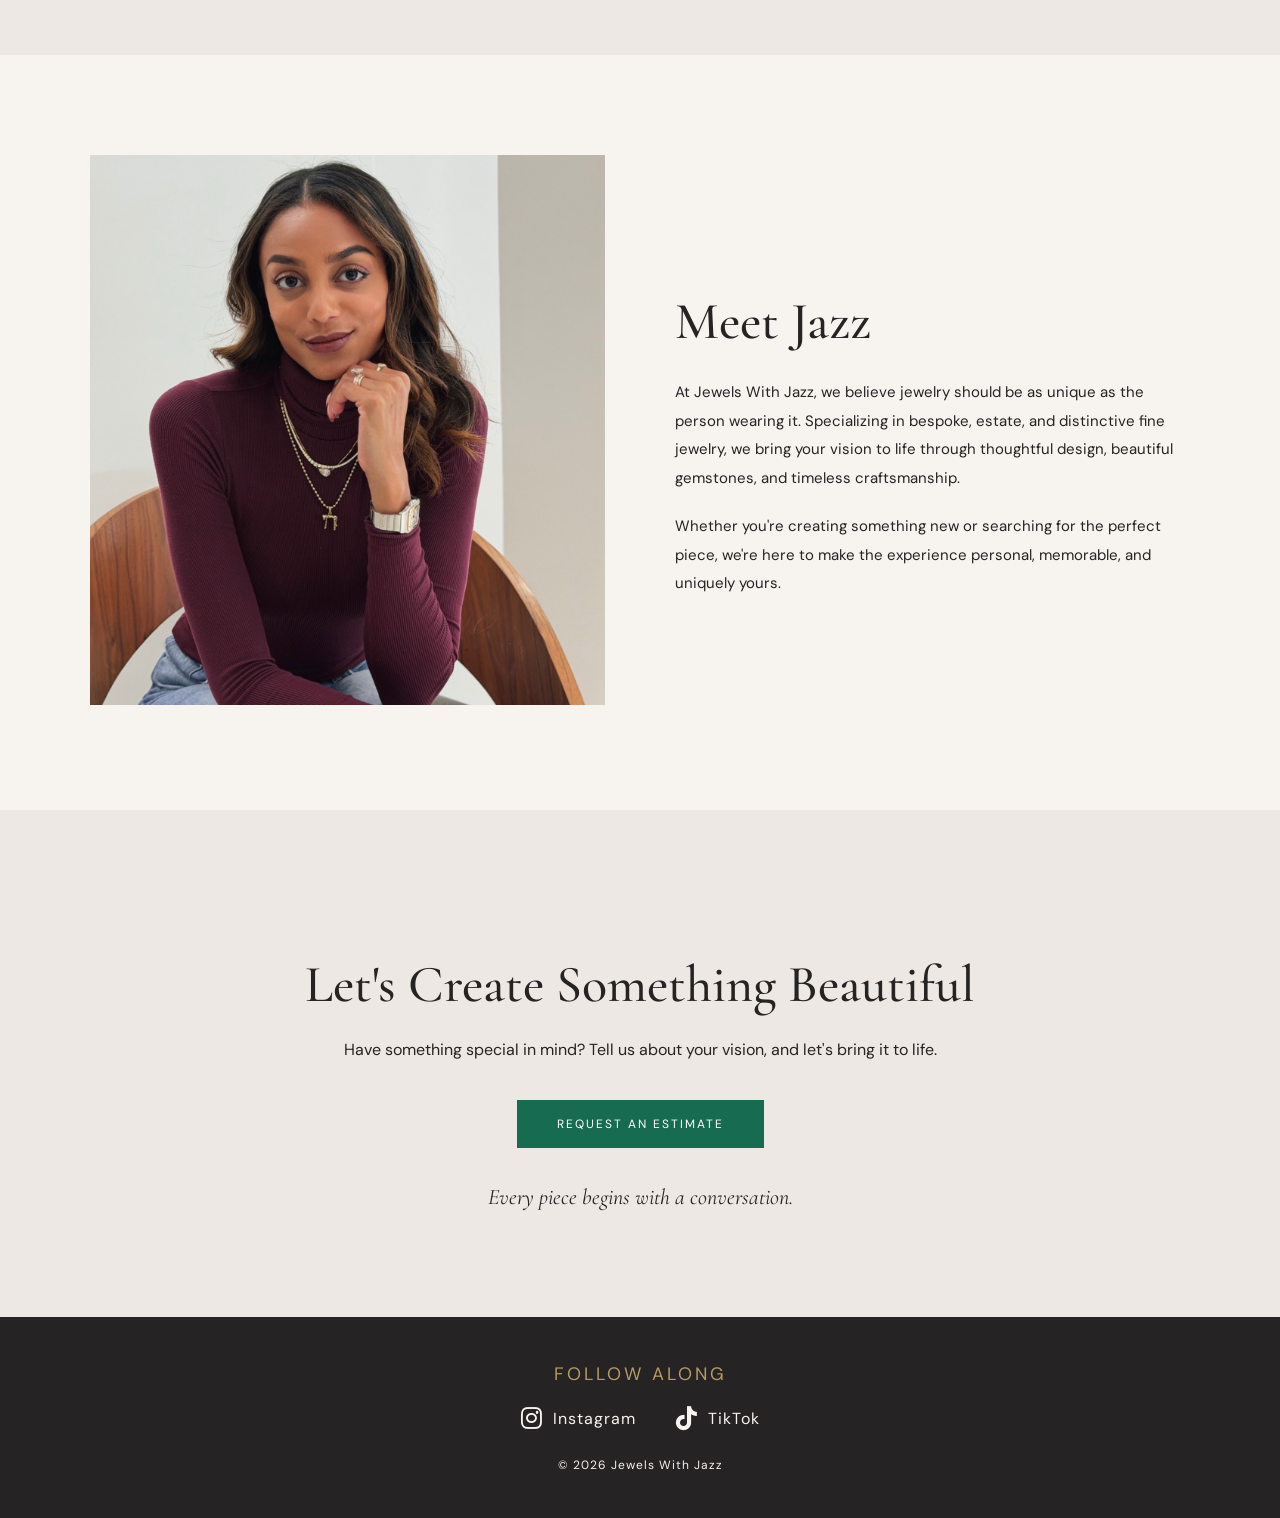
==== commit ce8352da: "Updated jewelry portfolio collection Replaced portfolio placeholders with three jewelry photos, upda" ====
--- a/index.html
+++ b/index.html
@@ -68,21 +68,27 @@
 
         <div class="portfolio-grid">
           <div class="portfolio-item">
-            <img src="https://placehold.co/600x750" alt="Custom diamond ring" />
-            <h3>Bespoke Rings</h3>
-          </div>
-
-          <div class="portfolio-item">
-            <img src="https://placehold.co/600x750" alt="Fine gold necklace" />
-            <h3>Necklaces & Pendants</h3>
+            <img
+              src="images/gold-peridot-earrings.png"
+              alt="Gold peridot earrings displayed on ivory linen"
+            />
+            <h3>Gold Peridot Earrings</h3>
           </div>
 
           <div class="portfolio-item">
             <img
-              src="https://placehold.co/600x750"
-              alt="Elegant gemstone earrings"
+              src="images/pear-solitaire-ring.png"
+              alt="Pear-shaped diamond solitaire ring stack on ivory linen"
             />
-            <h3>Earrings & More</h3>
+            <h3>Pear Solitaire Ring Stack</h3>
+          </div>
+
+          <div class="portfolio-item">
+            <img
+              src="images/white-gold-bypass-bangle.png"
+              alt="White gold bypass bangle with diamond accents on ivory linen"
+            />
+            <h3>White Gold Bypass Bangle</h3>
           </div>
         </div>
       </section>
